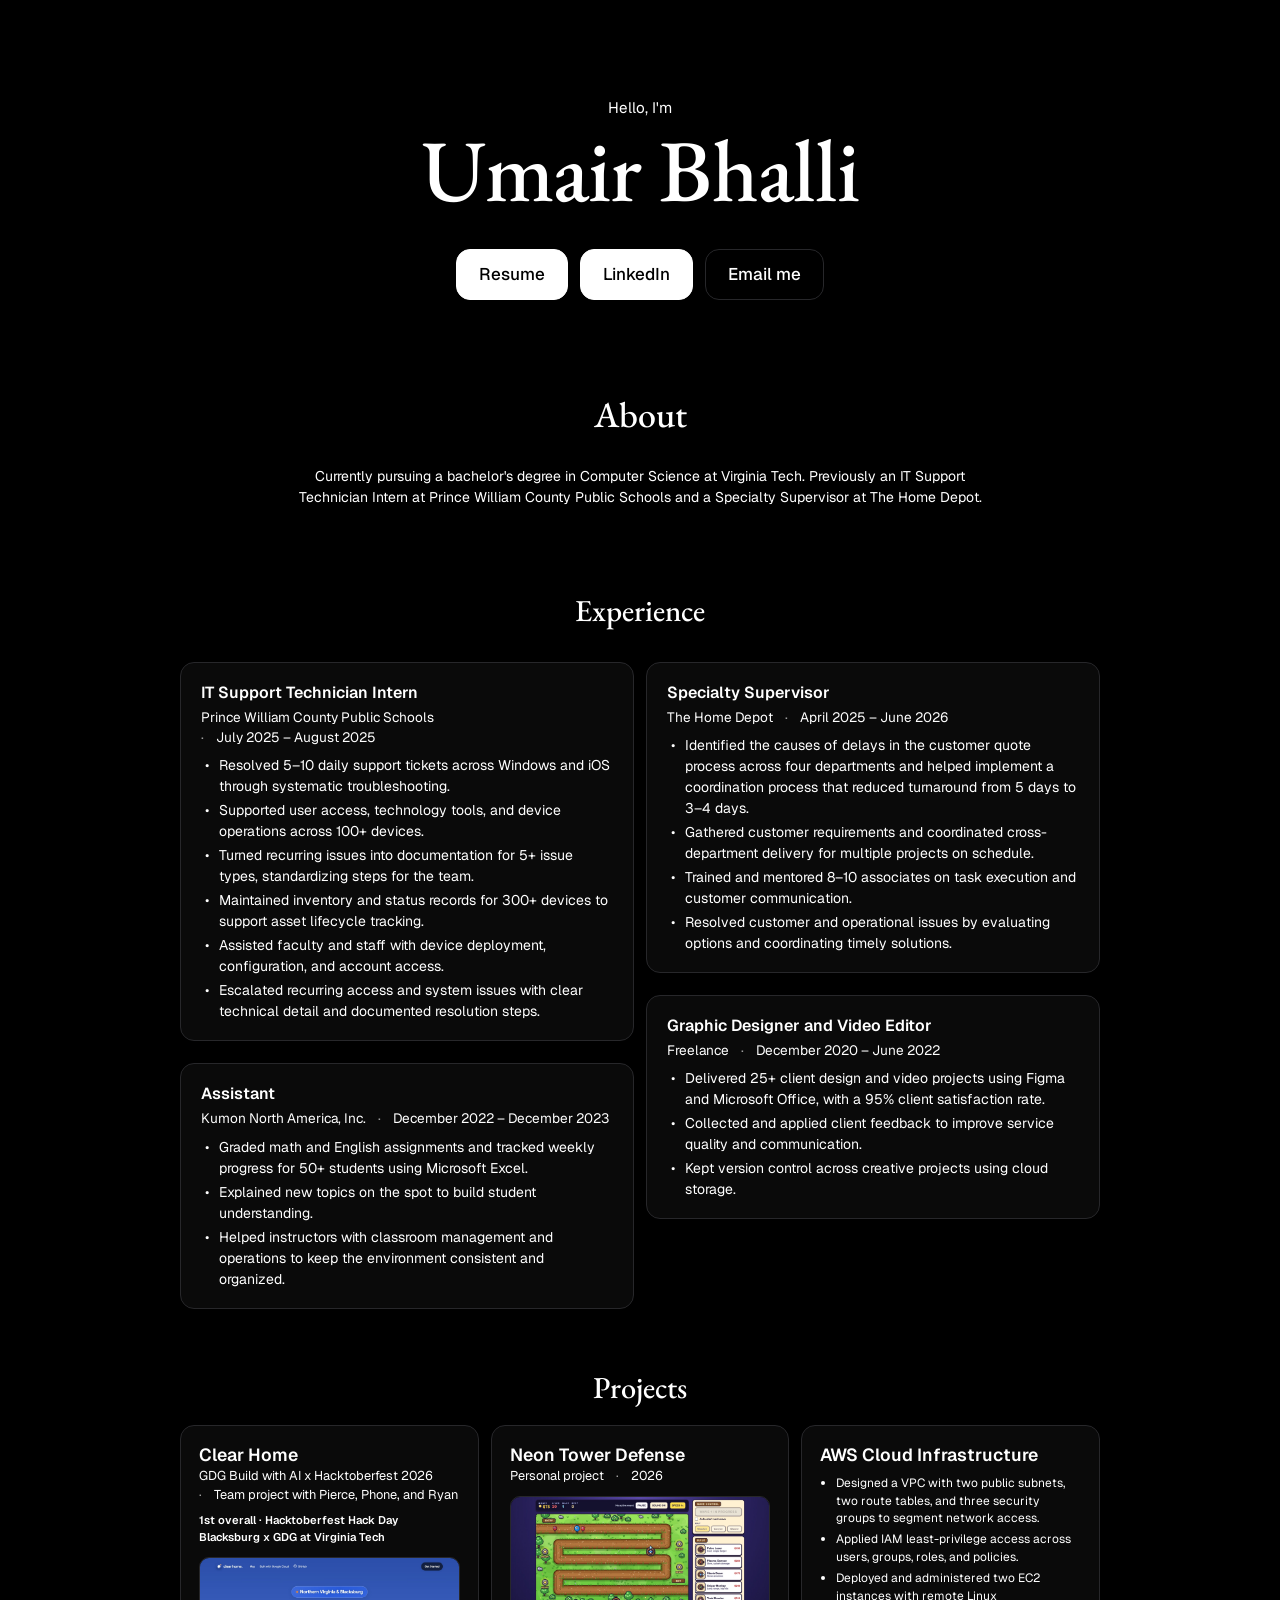
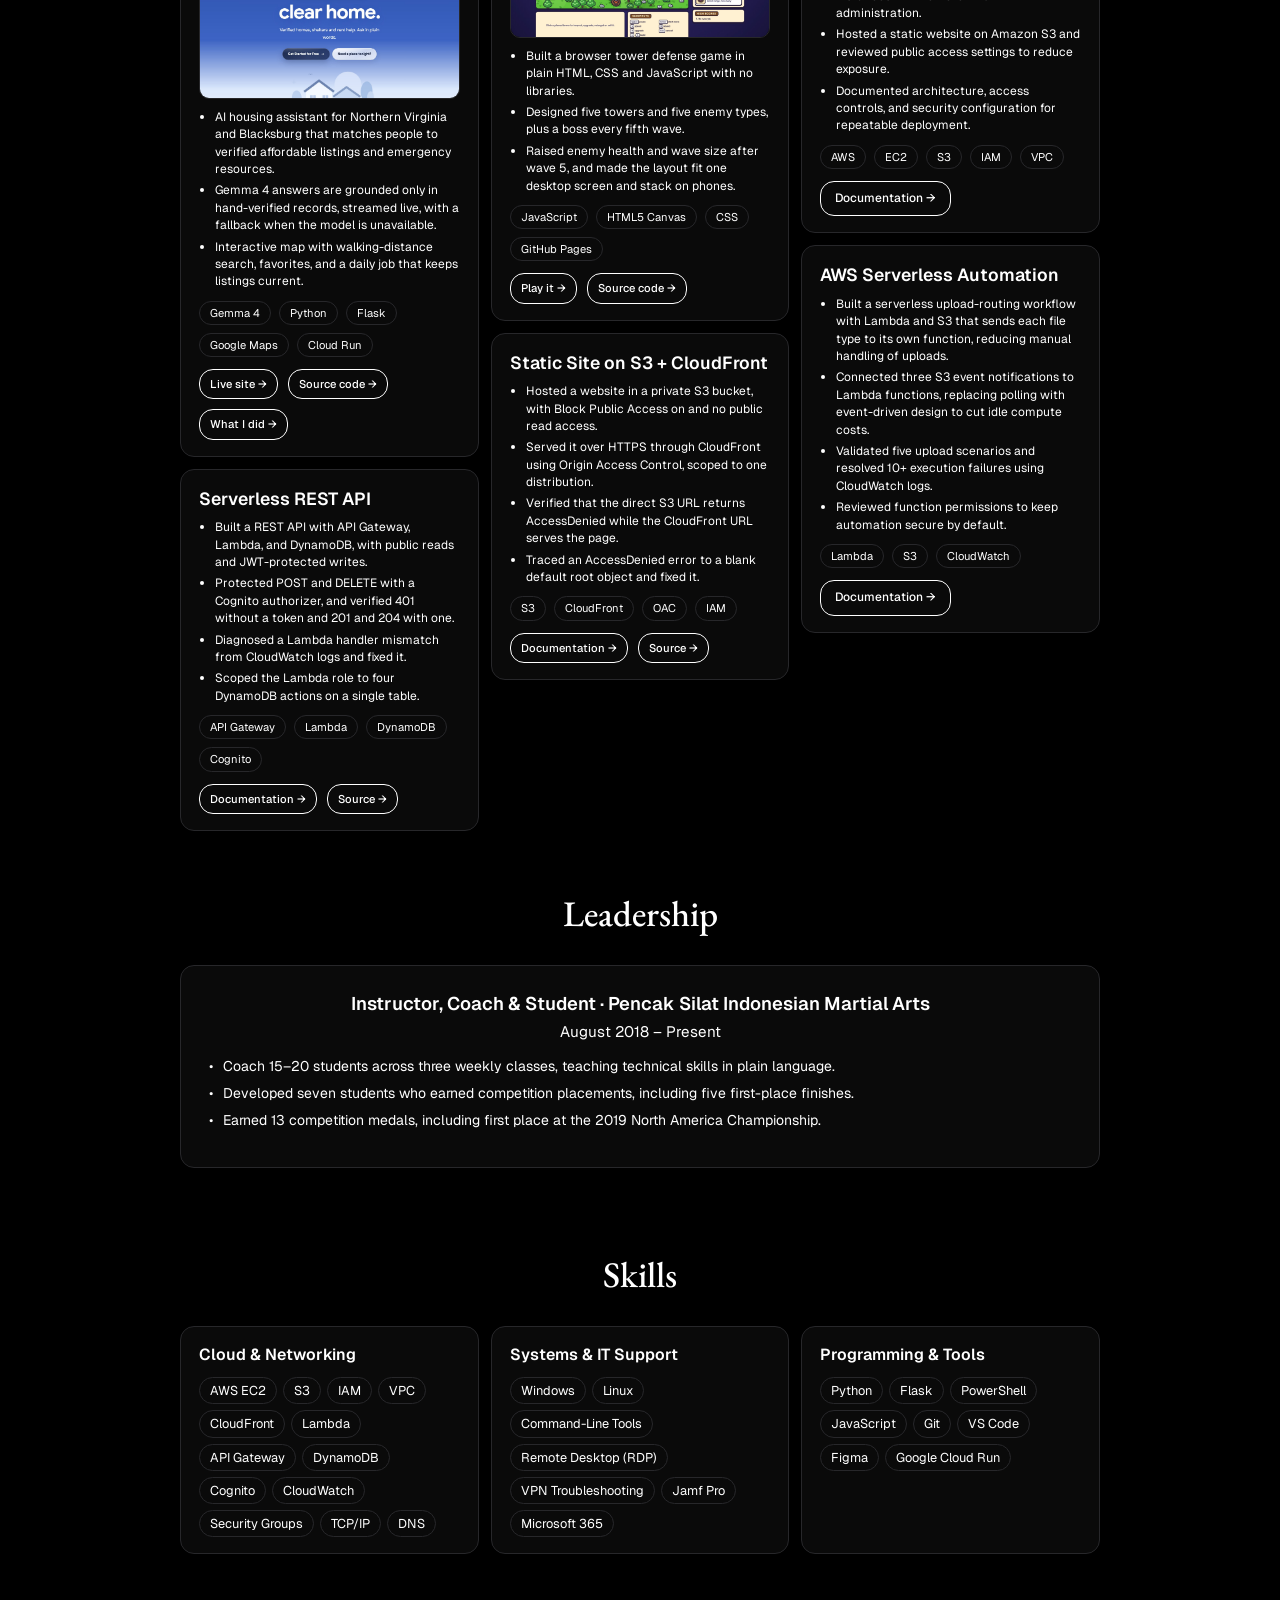
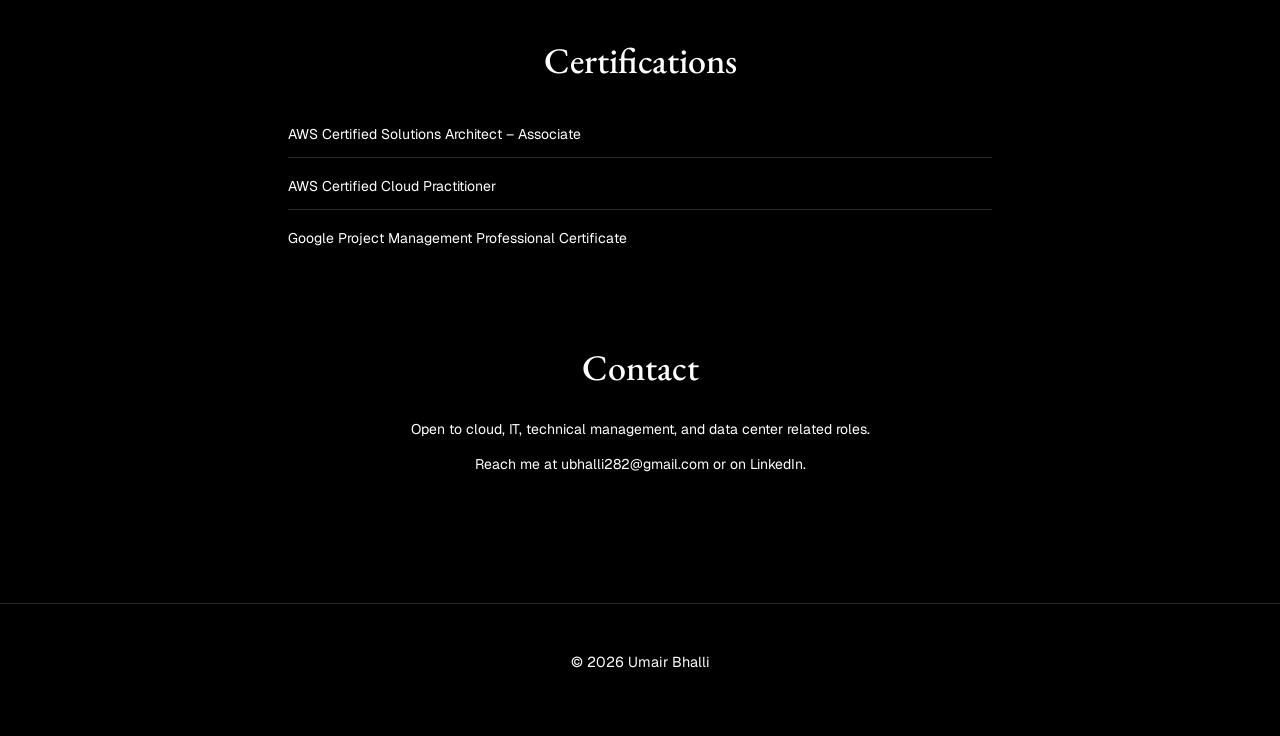
==== index.html @ 1778337b "Certifications in its own section; Skills as cards" ====
<!doctype html>
<html lang="en">
<head>
  <meta charset="utf-8">
  <meta name="viewport" content="width=device-width, initial-scale=1">
  <meta name="description" content="Portfolio of Umair Bhalli: IT support, AWS cloud infrastructure, and serverless automation.">
  <title>Umair Bhalli · Portfolio</title>
  <meta property="og:type" content="website">
  <meta property="og:title" content="Umair Bhalli · Portfolio">
  <meta property="og:description" content="Portfolio of Umair Bhalli: IT support, AWS cloud infrastructure, and serverless automation.">
  <meta property="og:url" content="https://bumair.github.io/umairpages/">
  <meta property="og:image" content="https://bumair.github.io/umairpages/images/og-card.png">
  <meta property="og:image:width" content="1200">
  <meta property="og:image:height" content="630">
  <meta name="twitter:card" content="summary_large_image">
  <link rel="stylesheet" href="style.css">
</head>
<body>
  <header class="hero">
    <p class="eyebrow">Hello, I'm</p>
    <h1>Umair Bhalli</h1>
    <div class="links">
      <a href="resume.pdf" class="btn" target="_blank" rel="noopener">Resume</a>
      <a href="https://www.linkedin.com/in/umairsb" class="btn" target="_blank" rel="noopener">LinkedIn</a>
      <a href="mailto:ubhalli282@gmail.com" class="btn btn-ghost">Email me</a>
    </div>
  </header>

  <main>
    <section id="about">
      <h2>About</h2>
      <p>Currently pursuing a bachelor's degree in Computer Science at Virginia Tech. Previously an IT Support Technician Intern at Prince William County Public Schools and a Specialty Supervisor at The Home Depot.</p>
    </section>

    <section id="experience">
      <h2>Experience</h2>
      <div class="pair-col">
      <article class="card">
        <div class="role"><h3>IT Support Technician Intern</h3>
          <p class="meta"><span>Prince William County Public Schools</span><span>July 2025 – August 2025</span></p>
        </div>
        <ul>
          <li>Resolved 5–10 daily support tickets across Windows and iOS through systematic troubleshooting.</li>
          <li>Supported user access, technology tools, and device operations across 100+ devices.</li>
          <li>Turned recurring issues into documentation for 5+ issue types, standardizing steps for the team.</li>
          <li>Maintained inventory and status records for 300+ devices to support asset lifecycle tracking.</li>
          <li>Assisted faculty and staff with device deployment, configuration, and account access.</li>
          <li>Escalated recurring access and system issues with clear technical detail and documented resolution steps.</li>
        </ul>
      </article>
      <article class="card">
        <div class="role"><h3>Assistant</h3>
          <p class="meta"><span>Kumon North America, Inc.</span><span>December 2022 – December 2023</span></p>
        </div>
        <ul>
          <li>Graded math and English assignments and tracked weekly progress for 50+ students using Microsoft Excel.</li>
          <li>Explained new topics on the spot to build student understanding.</li>
          <li>Helped instructors with classroom management and operations to keep the environment consistent and organized.</li>
        </ul>
      </article>
      </div>
      <div class="pair-col">
      <article class="card">
        <div class="role"><h3>Specialty Supervisor</h3>
          <p class="meta"><span>The Home Depot</span><span>April 2025 – June 2026</span></p>
        </div>
        <ul>
          <li>Identified the causes of delays in the customer quote process across four departments and helped implement a coordination process that reduced turnaround from 5 days to 3–4 days.</li>
          <li>Gathered customer requirements and coordinated cross-department delivery for multiple projects on schedule.</li>
          <li>Trained and mentored 8–10 associates on task execution and customer communication.</li>
          <li>Resolved customer and operational issues by evaluating options and coordinating timely solutions.</li>
        </ul>
      </article>
      <article class="card">
        <div class="role"><h3>Graphic Designer and Video Editor</h3>
          <p class="meta"><span>Freelance</span><span>December 2020 – June 2022</span></p>
        </div>
        <ul>
          <li>Delivered 25+ client design and video projects using Figma and Microsoft Office, with a 95% client satisfaction rate.</li>
          <li>Collected and applied client feedback to improve service quality and communication.</li>
          <li>Kept version control across creative projects using cloud storage.</li>
        </ul>
      </article>
      </div>
    </section>

    <section id="projects">
      <h2>Projects</h2>
      <div class="grid">
      <div class="col">
        <article class="card">
          <div class="role"><h3>Clear Home</h3>
          <p class="meta"><span>GDG Build with AI x Hacktoberfest 2026</span><span>Team project with Pierce, Phone, and Ryan</span></p>
        </div>
          <p class="award">1st overall · Hacktoberfest Hack Day Blacksburg x GDG at Virginia Tech</p>
          <a class="shot" href="https://clearhome.live" target="_blank" rel="noopener" aria-label="Open the Clear Home live site">
            <img src="images/clearhome.jpg" width="1600" height="1000" alt="Clear Home homepage: verified homes, shelters and rent help">
          </a>
          <ul>
            <li>AI housing assistant for Northern Virginia and Blacksburg that matches people to verified affordable listings and emergency resources.</li>
            <li>Gemma 4 answers are grounded only in hand-verified records, streamed live, with a fallback when the model is unavailable.</li>
            <li>Interactive map with walking-distance search, favorites, and a daily job that keeps listings current.</li>
          </ul>
          <div class="tags"><span>Gemma 4</span><span>Python</span><span>Flask</span><span>Google Maps</span><span>Cloud Run</span></div>
          <div class="card-links"><a href="https://clearhome.live" target="_blank" rel="noopener">Live site →</a><a href="https://github.com/phonehseng/clearhome" target="_blank" rel="noopener">Source code →</a><a href="clearhome-contributions.html">What I did →</a></div>
        </article>
        <article class="card">
          <h3>Serverless REST API</h3>
          <ul>
            <li>Built a REST API with API Gateway, Lambda, and DynamoDB, with public reads and JWT-protected writes.</li>
            <li>Protected POST and DELETE with a Cognito authorizer, and verified 401 without a token and 201 and 204 with one.</li>
            <li>Diagnosed a Lambda handler mismatch from CloudWatch logs and fixed it.</li>
            <li>Scoped the Lambda role to four DynamoDB actions on a single table.</li>
          </ul>
          <div class="tags"><span>API Gateway</span><span>Lambda</span><span>DynamoDB</span><span>Cognito</span></div>
          <div class="card-links"><a href="aws-rest-api.html">Documentation →</a><a href="https://github.com/BUmair/aws-projects/tree/main/project-02-serverless-api" target="_blank" rel="noopener">Source →</a></div>
        </article>
      </div>
      <div class="col">
        <article class="card">
          <div class="role"><h3>Neon Tower Defense</h3>
          <p class="meta"><span>Personal project</span><span>2026</span></p>
        </div>
          <a class="shot" href="https://bumair.github.io/neon-tower-defense/" target="_blank" rel="noopener" aria-label="Play Neon Tower Defense">
            <img src="images/neon-tower-defense.jpg" width="1600" height="900" alt="Neon Tower Defense gameplay: towers along a winding path with enemies approaching">
          </a>
          <ul>
            <li>Built a browser tower defense game in plain HTML, CSS and JavaScript with no libraries.</li>
            <li>Designed five towers and five enemy types, plus a boss every fifth wave.</li>
            <li>Raised enemy health and wave size after wave 5, and made the layout fit one desktop screen and stack on phones.</li>
          </ul>
          <div class="tags"><span>JavaScript</span><span>HTML5 Canvas</span><span>CSS</span><span>GitHub Pages</span></div>
          <div class="card-links"><a href="https://bumair.github.io/neon-tower-defense/" target="_blank" rel="noopener">Play it →</a><a href="https://github.com/BUmair/neon-tower-defense" target="_blank" rel="noopener">Source code →</a></div>
        </article>
        <article class="card">
          <h3>Static Site on S3 + CloudFront</h3>
          <ul>
            <li>Hosted a website in a private S3 bucket, with Block Public Access on and no public read access.</li>
            <li>Served it over HTTPS through CloudFront using Origin Access Control, scoped to one distribution.</li>
            <li>Verified that the direct S3 URL returns AccessDenied while the CloudFront URL serves the page.</li>
            <li>Traced an AccessDenied error to a blank default root object and fixed it.</li>
          </ul>
          <div class="tags"><span>S3</span><span>CloudFront</span><span>OAC</span><span>IAM</span></div>
          <div class="card-links"><a href="aws-static-site.html">Documentation →</a><a href="https://github.com/BUmair/aws-projects/tree/main/project-01-static-site-s3-cloudfront" target="_blank" rel="noopener">Source →</a></div>
        </article>
      </div>
      <div class="col">
        <article class="card">
          <div class="role"><h3>AWS Cloud Infrastructure</h3></div>
          <ul>
            <li>Designed a VPC with two public subnets, two route tables, and three security groups to segment network access.</li>
            <li>Applied IAM least-privilege access across users, groups, roles, and policies.</li>
            <li>Deployed and administered two EC2 instances with remote Linux administration.</li>
            <li>Hosted a static website on Amazon S3 and reviewed public access settings to reduce exposure.</li>
            <li>Documented architecture, access controls, and security configuration for repeatable deployment.</li>
          </ul>
          <div class="tags"><span>AWS</span><span>EC2</span><span>S3</span><span>IAM</span><span>VPC</span></div>
          <a class="doc-link" href="aws-infrastructure.html">Documentation →</a>
        </article>
        <article class="card">
          <h3>AWS Serverless Automation</h3>
          <ul>
            <li>Built a serverless upload-routing workflow with Lambda and S3 that sends each file type to its own function, reducing manual handling of uploads.</li>
            <li>Connected three S3 event notifications to Lambda functions, replacing polling with event-driven design to cut idle compute costs.</li>
            <li>Validated five upload scenarios and resolved 10+ execution failures using CloudWatch logs.</li>
            <li>Reviewed function permissions to keep automation secure by default.</li>
          </ul>
          <div class="tags"><span>Lambda</span><span>S3</span><span>CloudWatch</span></div>
          <a class="doc-link" href="aws-serverless.html">Documentation →</a>
        </article>
      </div>
    </div>
    </section>

    <section>
      <h2>Leadership</h2>
      <article class="card">
        <h3>Instructor, Coach &amp; Student · Pencak Silat Indonesian Martial Arts</h3>
          <p class="meta"><span>August 2018 – Present</span></p>
        <ul>
          <li>Coach 15–20 students across three weekly classes, teaching technical skills in plain language.</li>
          <li>Developed seven students who earned competition placements, including five first-place finishes.</li>
          <li>Earned 13 competition medals, including first place at the 2019 North America Championship.</li>
        </ul>
      </article>
    </section>

    <section>
      <h2>Skills</h2>
      <div class="skill-groups">
      <div class="skill-group"><h3>Cloud &amp; Networking</h3>
        <div class="tags"><span>AWS EC2</span><span>S3</span><span>IAM</span><span>VPC</span><span>CloudFront</span><span>Lambda</span><span>API Gateway</span><span>DynamoDB</span><span>Cognito</span><span>CloudWatch</span><span>Security Groups</span><span>TCP/IP</span><span>DNS</span></div>
      </div>
      <div class="skill-group"><h3>Systems &amp; IT Support</h3>
        <div class="tags"><span>Windows</span><span>Linux</span><span>Command-Line Tools</span><span>Remote Desktop (RDP)</span><span>VPN Troubleshooting</span><span>Jamf Pro</span><span>Microsoft 365</span></div>
      </div>
      <div class="skill-group"><h3>Programming &amp; Tools</h3>
        <div class="tags"><span>Python</span><span>Flask</span><span>PowerShell</span><span>JavaScript</span><span>Git</span><span>VS Code</span><span>Figma</span><span>Google Cloud Run</span></div>
      </div>
      </div>
    </section>

    <section>
      <h2>Certifications</h2>
      <ul class="cert-list">
        <li>AWS Certified Solutions Architect – Associate</li>
        <li>AWS Certified Cloud Practitioner</li>
        <li>Google Project Management Professional Certificate</li>
      </ul>
    </section>
    <section id="contact">
      <h2>Contact</h2>
      <p>Open to cloud, IT, technical management, and data center related roles.</p>
      <p>Reach me at <a href="mailto:ubhalli282@gmail.com">ubhalli282@gmail.com</a> or on <a href="https://www.linkedin.com/in/umairsb" target="_blank" rel="noopener">LinkedIn</a>.</p>
    </section>
  </main>

  <footer>
    <p>&copy; <span id="year"></span> Umair Bhalli</p>
  </footer>

  <script>
    document.getElementById('year').textContent = new Date().getFullYear();
  </script>
</body>
</html>
---- style.css ----
@import url("https://fonts.googleapis.com/css2?family=EB+Garamond:wght@400;500&family=Geist:wght@400;500;600&display=swap");

:root {
  --bg: #000000;
  --fg: #ffffff;
  --muted: #ffffff;
  --line: #27272a;
  --surface: #0a0a0a;
  --btn: #ffffff;
  --btn-fg: #000000;
  --radius: 14px;
  --sans: "Geist", ui-sans-serif, system-ui, -apple-system, "Segoe UI", sans-serif;
  --serif: "EB Garamond", Garamond, Georgia, serif;
}

* { box-sizing: border-box; }

html { scroll-behavior: smooth; scroll-padding-top: 72px; }

body {
  margin: 0;
  background: var(--bg);
  color: var(--fg);
  font-family: var(--sans);
  font-size: 17px;
  line-height: 1.6;
  -webkit-font-smoothing: antialiased;
}

a { color: var(--fg); text-decoration: none; }

/* Top navigation */
.topnav {
  position: sticky;
  top: 0;
  z-index: 10;
  display: flex;
  justify-content: center;
  gap: 8px;
  padding: 14px 16px;
  background: rgba(0, 0, 0, 0.85);
  backdrop-filter: blur(8px);
  border-bottom: 1px solid var(--line);
  flex-wrap: wrap;
}

.topnav a {
  font-size: 0.9rem;
  padding: 6px 12px;
  border-radius: 999px;
  color: var(--muted);
}

.topnav a:hover { color: var(--fg); background: var(--surface); }

/* Hero */
.hero {
  padding: 96px 16px 72px;
  text-align: center;
}

.eyebrow {
  color: var(--muted);
  margin: 0 0 12px;
  font-size: 0.95rem;
}

h1 {
  font-family: var(--serif);
  font-weight: 500;
  font-size: clamp(3rem, 9vw, 5.5rem);
  line-height: 1.05;
  letter-spacing: -0.01em;
  margin: 0;
}

.tagline {
  color: var(--muted);
  font-size: 1.1rem;
  margin: 20px auto 32px;
  max-width: 34rem;
}

.links { display: flex; gap: 12px; justify-content: center; flex-wrap: wrap; }

.btn {
  display: inline-block;
  padding: 11px 22px;
  border-radius: var(--radius);
  background: var(--btn);
  color: var(--btn-fg);
  font-weight: 500;
  border: 1px solid var(--btn);
}

.btn:hover { opacity: 0.9; }

.btn-ghost {
  background: transparent;
  color: var(--fg);
  border: 1px solid var(--line);
}

.btn-ghost:hover { border-color: var(--muted); }

/* Sections */
main {
  max-width: 960px;
  margin: 0 auto;
  padding: 16px 20px 48px;
}

section { margin-bottom: 80px; }

h2 {
  font-family: var(--serif);
  font-weight: 500;
  font-size: 2.25rem;
  margin: 0 0 24px;
}

section > p,
section > ul {
  color: var(--muted);
  max-width: 44rem;
}

section > ul { padding-left: 20px; }
section > ul li + li { margin-top: 6px; }

/* Cards */
.grid {
  display: grid;
  gap: 16px;
  grid-template-columns: repeat(auto-fit, minmax(280px, 1fr));
}

.card {
  background: var(--surface);
  border: 1px solid var(--line);
  border-radius: var(--radius);
  padding: 24px;
}

.card + .card { margin-top: 16px; }
.grid .card + .card { margin-top: 0; }

.card h3 {
  font-size: 1.15rem;
  font-weight: 600;
  margin: 0 0 4px;
}

.card p { color: var(--muted); }
.card ul { margin: 12px 0; padding-left: 18px; color: var(--muted); }
.card li + li { margin-top: 6px; }

.meta {
  color: var(--muted);
  font-size: 0.95rem;
  margin: 0 0 8px;
}

.card .shot {
  display: block;
  border: 1px solid var(--line);
  border-radius: 10px;
  overflow: hidden;
  margin: 16px 0;
}

.card .shot:hover { border-color: var(--muted); }

.card .shot img {
  display: block;
  width: 100%;
  height: auto;
}

.card .links-row a {
  font-weight: 500;
  border-bottom: 1px solid var(--line);
}

.card .links-row a:hover { border-bottom-color: var(--fg); }

.tags { display: flex; flex-wrap: wrap; gap: 8px; margin: 12px 0 0; }

.tags span {
  font-size: 0.9rem;
  padding: 4px 12px;
  border-radius: 999px;
  border: 1px solid var(--line);
  color: var(--muted);
}

footer {
  text-align: center;
  color: var(--muted);
  font-size: 0.9rem;
  padding: 32px 16px 48px;
  border-top: 1px solid var(--line);
}

@media (max-width: 480px) {
  .hero { padding-top: 64px; }
  section { margin-bottom: 56px; }
  h2 { font-size: 1.9rem; }
}

/* Documentation pages */
.doc-link {
  display: table;
  margin: 16px auto 0;
  padding: 8px 14px;
  border: 1px solid var(--muted);
  border-radius: var(--radius);
  font-weight: 500;
}

.doc-link:hover { background: var(--fg); color: var(--bg); }

.doc { max-width: 880px; margin: 0 auto; padding: 32px 20px 48px; }

.back { margin: 0 0 32px; }
.back a { color: var(--muted); }

.doc-head { margin-bottom: 40px; }
.doc-head h1 { font-size: clamp(2.5rem, 7vw, 4rem); margin: 8px 0 16px; }
.lede { font-size: 1.15rem; margin: 0 0 16px; }

.note {
  font-size: 0.9rem;
  color: var(--muted);
  border-left: 2px solid var(--muted);
  padding-left: 12px;
  margin: 0;
}

.toc {
  display: flex;
  flex-wrap: wrap;
  gap: 8px;
  margin-bottom: 56px;
}

.toc a {
  font-size: 0.85rem;
  padding: 6px 12px;
  border: 1px solid var(--line);
  border-radius: 999px;
}

.toc a:hover { border-color: var(--fg); }

.doc section { margin-bottom: 64px; scroll-margin-top: 24px; }
.doc h2 { font-size: 2rem; margin-bottom: 16px; }
.doc h3 { font-size: 1.15rem; font-weight: 600; margin: 24px 0 8px; }
.doc p, .doc li { color: var(--fg); }
.doc ul, .doc ol { padding-left: 22px; }
.doc li + li { margin-top: 6px; }

.doc code {
  font-family: ui-monospace, SFMono-Regular, Menlo, monospace;
  font-size: 0.9em;
  background: var(--surface);
  border: 1px solid var(--line);
  border-radius: 6px;
  padding: 1px 6px;
}

.doc pre {
  background: var(--surface);
  border: 1px solid var(--line);
  border-radius: var(--radius);
  padding: 16px;
  overflow-x: auto;
  font-size: 0.85rem;
  line-height: 1.5;
}

.doc pre code { background: none; border: 0; padding: 0; }

.doc table {
  width: 100%;
  border-collapse: collapse;
  font-size: 0.95rem;
  margin: 16px 0;
  display: block;
  overflow-x: auto;
}

.doc th, .doc td {
  text-align: left;
  padding: 10px 12px;
  border-bottom: 1px solid var(--line);
  vertical-align: top;
}

.doc th { font-weight: 600; }

.callout {
  border: 1px solid var(--line);
  background: var(--surface);
  border-radius: var(--radius);
  padding: 14px 16px;
  margin: 20px 0;
}

.steps li { margin-bottom: 10px; }

.diagram {
  margin: 24px 0;
  border: 1px solid var(--line);
  border-radius: var(--radius);
  padding: 16px;
  background: var(--surface);
}

.diagram svg { width: 100%; height: auto; display: block; }

.diagram figcaption {
  color: var(--fg);
  font-size: 0.9rem;
  margin-top: 12px;
}

/* Centered layout */
section { text-align: center; }
section > p { margin-left: auto; margin-right: auto; }
section > ul, .card ul, .card ol, .doc ol.steps, .doc ul, .doc ol {
  display: inline-block;
  text-align: left;
}
.card { text-align: center; }
.card ul { list-style: none; padding-left: 0; text-align: left; display: block; }
.card li { position: relative; padding-left: 18px; }
.card li::before { content: "\2022"; position: absolute; left: 4px; }
.card-links {
  display: flex;
  flex-wrap: wrap;
  justify-content: center;
  gap: 10px;
  margin-top: 16px;
}
.card-links a {
  padding: 8px 14px;
  border: 1px solid var(--muted);
  border-radius: var(--radius);
  font-weight: 500;
}
.card-links a:hover { background: var(--fg); color: var(--bg); }
.card .shot { margin-left: auto; margin-right: auto; }
.tags { justify-content: center; }
.meta { text-align: center; }
.doc-head, .doc h2, .doc h3, .doc section > p, .toc, .back, .callout, .note { text-align: center; }
.doc section > p, .doc .lede { margin-left: auto; margin-right: auto; }
.doc .toc { justify-content: center; }
.doc .callout { max-width: 40rem; margin-left: auto; margin-right: auto; }
.doc .note { border-left: 0; padding-left: 0; }
.doc table, .doc th, .doc td, .doc pre, .doc pre code, .doc .steps li { text-align: left; }
.doc .steps li { text-align: left; }
.doc .diagram figcaption { text-align: center; }

.card-links a { padding: 6px 10px; font-size: 0.9rem; white-space: nowrap; }

/* Mobile spacing for the hero */
.hero .links { margin-top: 32px; }
.hero .eyebrow { margin-bottom: 4px; }

@media (max-width: 480px) {
  .hero { padding: 72px 20px 56px; }
  h1 { font-size: 3rem; }
  .hero .links { margin-top: 28px; gap: 10px; }
  .btn { padding: 10px 18px; }
  main { padding: 8px 20px 40px; }
}

.currently { color: #fff; margin: 10px 0 0; font-size: 1rem; }
.to-top { text-align: center; margin: 24px 0 0; }
.to-top a { font-size: 0.9rem; padding: 6px 14px; border: 1px solid var(--line); border-radius: 999px; }
.to-top a:hover { border-color: var(--fg); }

.award { font-size: 0.9rem; font-weight: 600; text-align: center; margin: 0 0 12px; }

/* Visual layout: roles, skills, certifications */
.role { display: flex; justify-content: space-between; align-items: baseline; flex-wrap: wrap; gap: 2px 16px; margin-bottom: 8px; }
.role h3 { margin: 0; }
.role .meta { margin: 0; display: flex; flex-wrap: wrap; gap: 0 12px; }
.role .meta span + span::before { content: "·"; margin-right: 12px; opacity: 0.6; }

.skill-groups { display: grid; gap: 22px; text-align: left; max-width: 44rem; margin: 0 auto; }
.skill-group h3 { font-size: 0.95rem; font-weight: 600; margin: 0 0 8px; }
.skill-group .tags { margin: 0; justify-content: flex-start; }

section > ul.cert-list { display: block; list-style: none; padding: 0; margin: 0 auto; max-width: 44rem; }
section > ul.cert-list li { padding: 12px 0; border-bottom: 1px solid var(--line); }
section > ul.cert-list li:last-child { border-bottom: 0; }

/* Even skill tag grid */
.skill-group .tags { display: grid; grid-template-columns: repeat(auto-fill, minmax(150px, 1fr)); gap: 8px; }
.skill-group .tags span { text-align: center; white-space: nowrap; }

/* Projects: center each row, so a short last row stays balanced */
#projects .grid { display: flex; flex-wrap: wrap; justify-content: center; }
#projects .grid > .card { flex: 0 1 calc(33.333% - 11px); min-width: 280px; }
@media (max-width: 960px) {
  #projects .grid > .card { flex-basis: calc(50% - 8px); }
}
@media (max-width: 640px) {
  #projects .grid > .card { flex-basis: 100%; }
}

/* Projects: centered text without bullets, so the cards read as one column */
#projects .card ul { list-style: none; padding-left: 0; text-align: center; display: block; }
#projects .card li { text-align: center; padding-left: 0; }
#projects .card li::before { content: none; }

/* Projects: centered heading block, so the Clear Home title matches the other cards */
#projects .role { display: block; text-align: center; }
#projects .role .meta { justify-content: center; }

/* Projects and Experience: tighter type and spacing so the sections read at a normal size */
#experience, #projects { margin-bottom: 56px; }
#experience h2, #projects h2 { font-size: 1.9rem; margin-bottom: 16px; }
#experience, #projects { font-size: 15px; line-height: 1.5; }
#experience .card, #projects .card { padding: 18px 20px; }
#experience .card + .card { margin-top: 10px; }
#experience .card li + li, #projects .card li + li { margin-top: 3px; }
#experience .card ul, #projects .card ul { margin: 8px 0 0; }
#experience .role h3, #projects .role h3 { font-size: 1.02rem; }
#projects .card .shot { margin: 12px 0; }
#projects .tags span { font-size: 0.8rem; padding: 3px 10px; }
#projects .card-links a { font-size: 0.85rem; }
#projects .card-links { margin-top: 12px; }
#projects .grid { gap: 12px; }
#projects .grid > .card { flex-basis: calc(33.333% - 8px); }
@media (max-width: 960px) {
  #projects .grid > .card { flex-basis: calc(50% - 6px); }
}

/* Smaller text for Projects and Experience */
#experience, #projects { font-size: 14px; line-height: 1.45; }
#experience .role h3, #projects .role h3, #projects .card h3 { font-size: 0.95rem; }
#experience .meta, #projects .meta { font-size: 0.85rem; }
#projects .award { font-size: 0.8rem; }
#projects .tags span { font-size: 0.75rem; }
#projects .card-links a { font-size: 0.8rem; }

/* Text size 12px for Projects and Experience */
#experience, #projects { font-size: 12px; line-height: 1.45; }
#experience .role h3, #projects .role h3, #projects .card h3 { font-size: 0.85rem; }
#experience .meta, #projects .meta { font-size: 0.75rem; }
#projects .award { font-size: 0.7rem; }
#projects .tags span { font-size: 0.7rem; }
#projects .card-links a { font-size: 0.7rem; }

/* ---- Layout: columns, so cards fill the space ---- */
/* Projects: three columns (AWS Serverless sits under AWS Cloud Infrastructure) */
#projects .grid { display: grid; grid-template-columns: repeat(3, minmax(0, 1fr)); gap: 12px; align-items: start; }
#projects .col { display: flex; flex-direction: column; gap: 12px; min-width: 0; }
#projects .grid > .card { flex: none; min-width: 0; }
#projects .card { margin: 0; }
#projects .role h3, #projects .card h3 { font-size: 1.1rem; }
#projects .role .meta, #projects .meta { font-size: 0.8rem; }

/* Experience: two columns */
#experience { display: grid; grid-template-columns: repeat(2, minmax(0, 1fr)); gap: 12px; align-items: start; }
#experience > h2 { grid-column: 1 / -1; }
.pair-col { display: flex; flex-direction: column; gap: 12px; min-width: 0; }
.pair-col .card + .card { margin-top: 0; }

/* Leadership beside Certifications */
.pair { display: grid; grid-template-columns: repeat(2, minmax(0, 1fr)); gap: 16px; align-items: start; margin-bottom: 56px; font-size: 13px; line-height: 1.45; }
.pair > section { margin-bottom: 0; }
.pair h2 { font-size: 1.9rem; margin-bottom: 16px; }
.pair .card { margin: 0; }
.pair .card li + li { margin-top: 3px; }
.pair .card ul { margin: 8px 0 0; }

/* Phones and tablets: one column */
@media (max-width: 960px) {
  #projects .grid { grid-template-columns: repeat(2, minmax(0, 1fr)); }
  #projects .col { display: contents; }
}
@media (max-width: 760px) {
  #projects .grid { grid-template-columns: 1fr; }
  #experience, .pair { grid-template-columns: 1fr; }
  #experience > h2 { grid-column: auto; }
}

/* One body size for the other sections (Experience, Leadership, Certifications, Skills, Contact) */
main section { font-size: 14px; line-height: 1.5; }
#experience { font-size: 14px; line-height: 1.5; }
.pair { font-size: 14px; line-height: 1.5; }
#experience .role h3, .pair .card h3 { font-size: 1rem; }
#experience .meta, .pair .meta { font-size: 0.85rem; }

/* Projects, option 2: three columns, left-aligned, shorter cards */
#projects .card { text-align: left; padding: 16px 18px; }
#projects .role { display: block; text-align: left; }
#projects .role .meta { justify-content: flex-start; }
#projects .card .meta { text-align: left; }
#projects .award { text-align: left; }
#projects .card ul { list-style: disc; padding-left: 16px; text-align: left; display: block; margin: 8px 0 0; }
#projects .card li { text-align: left; padding-left: 0; }
#projects .card li::before { content: none; }
#projects .card li + li { margin-top: 4px; }
#projects .card .shot { margin: 10px 0; }
#projects .card .shot img { height: 140px; object-fit: cover; object-position: top; }
#projects .tags { justify-content: flex-start; margin-top: 10px; }
#projects .card-links { justify-content: flex-start; margin-top: 12px; }
#projects .card .doc-link { margin: 12px 0 0; display: inline-block; }

/* Skills: three cards, matching the project cards */
.skill-groups { display: grid; grid-template-columns: repeat(3, minmax(0, 1fr)); gap: 12px; max-width: none; margin: 0; text-align: left; }
.skill-group { background: var(--surface); border: 1px solid var(--line); border-radius: var(--radius); padding: 16px 18px; text-align: left; }
.skill-group h3 { font-size: 1rem; font-weight: 600; margin: 0 0 10px; }
.skill-group .tags { display: flex; flex-wrap: wrap; gap: 6px; justify-content: flex-start; margin: 0; }
.skill-group .tags span { font-size: 0.8rem; padding: 3px 10px; white-space: nowrap; text-align: left; }
@media (max-width: 960px) {
  .skill-groups { grid-template-columns: repeat(2, minmax(0, 1fr)); }
}
@media (max-width: 760px) {
  .skill-groups { grid-template-columns: 1fr; }
}
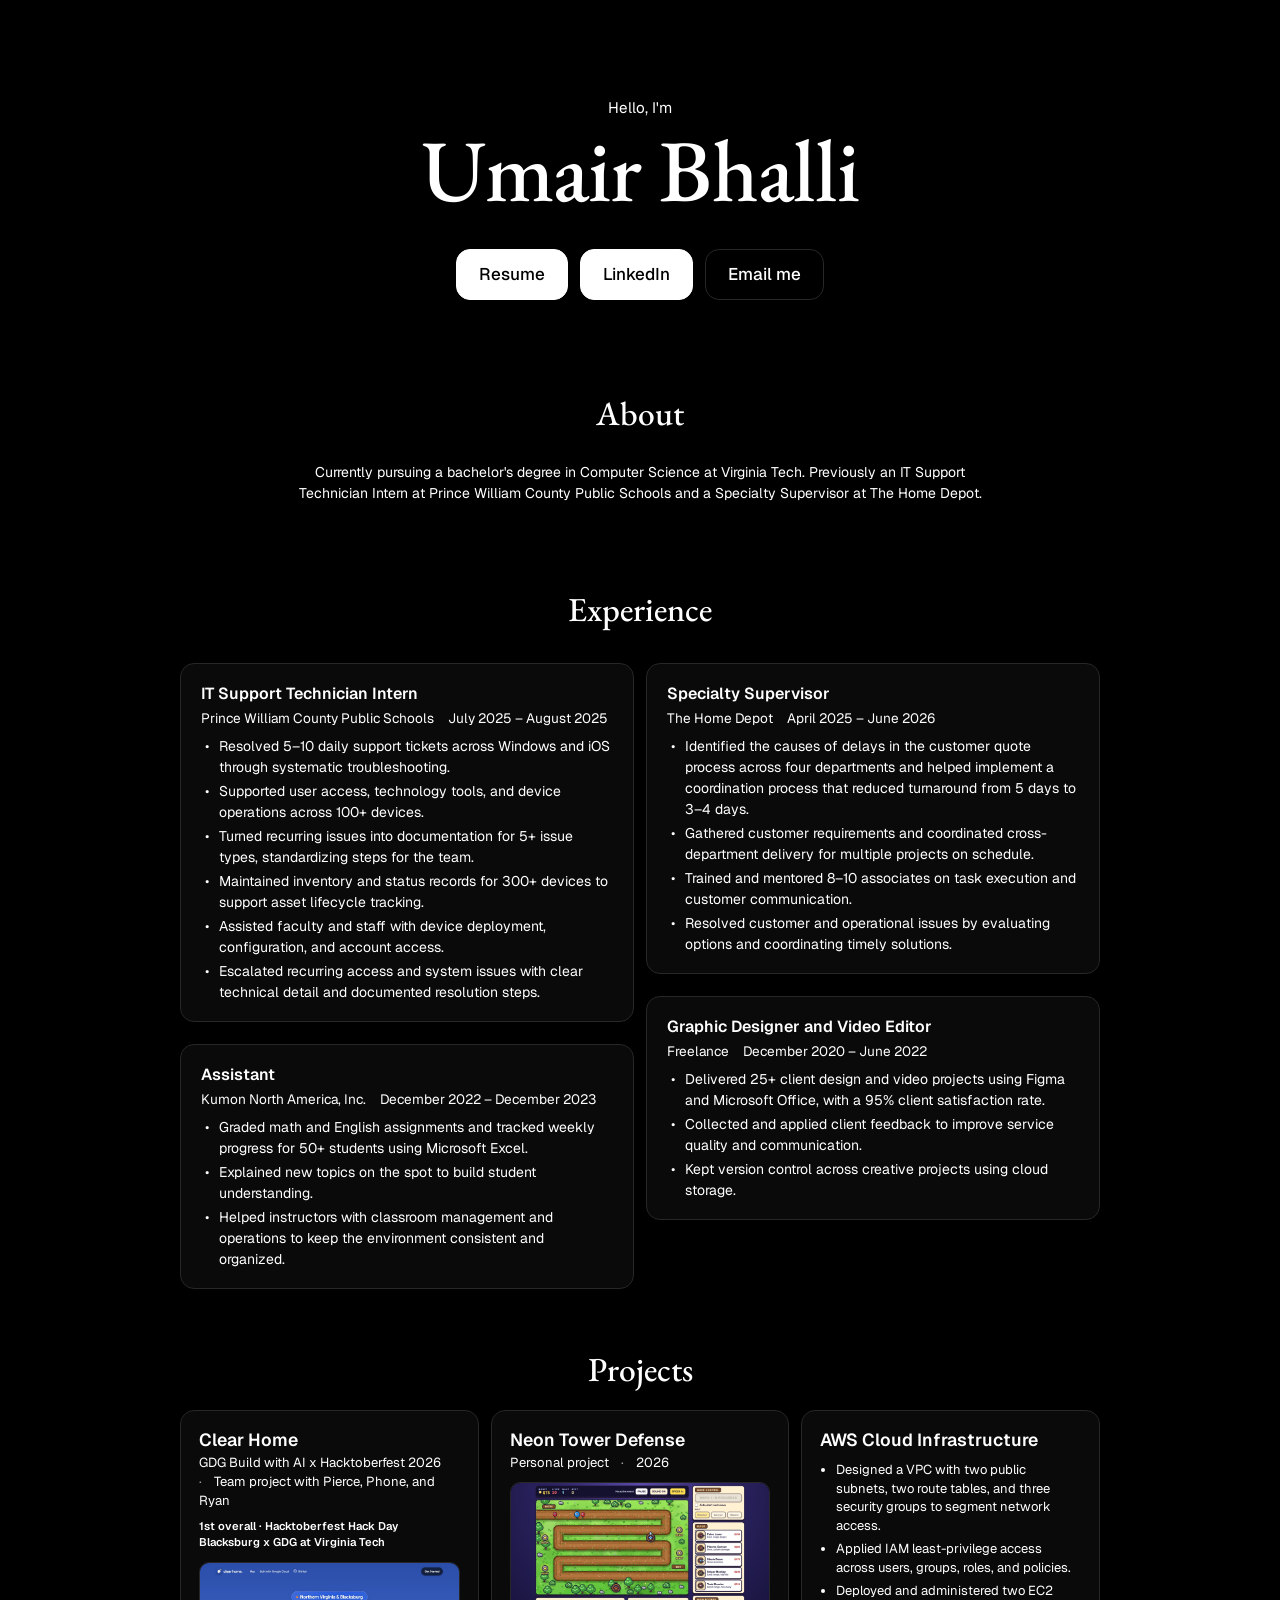
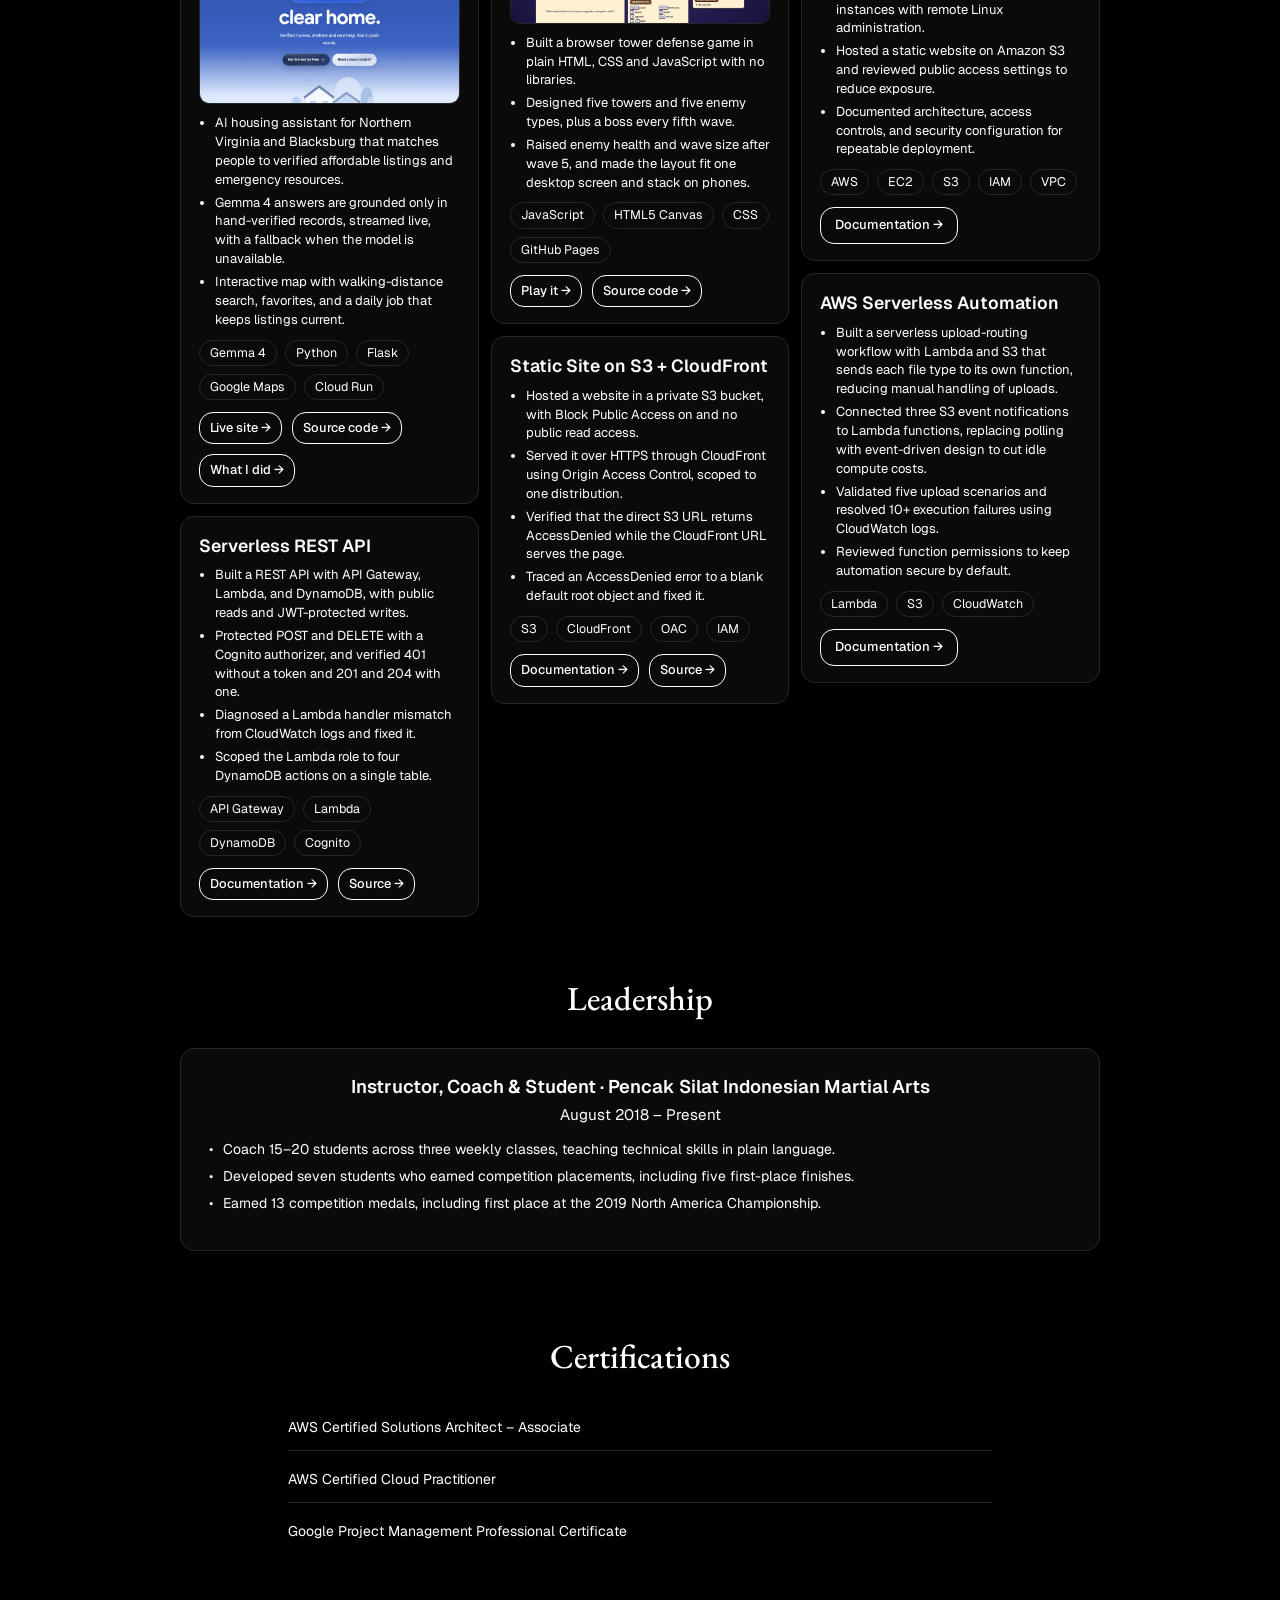
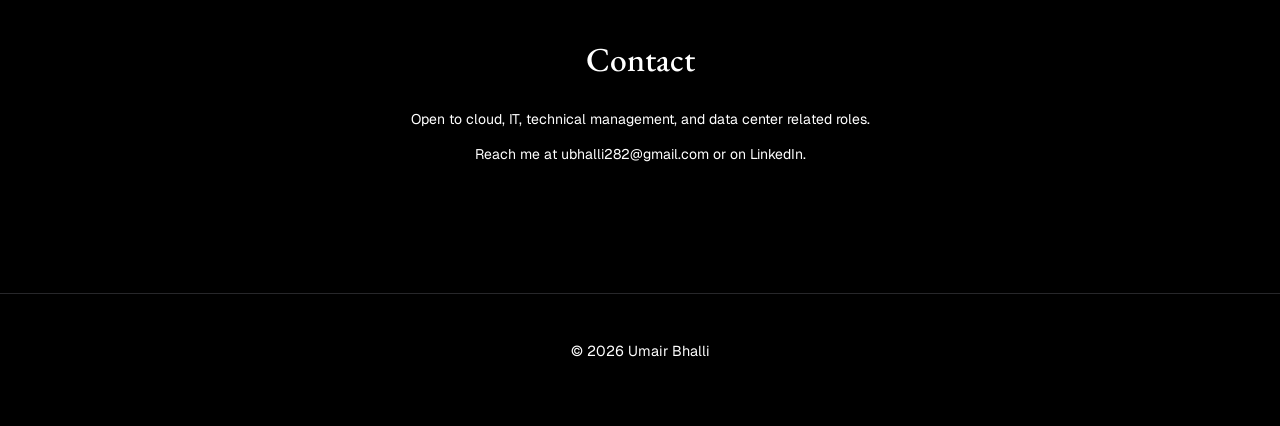
==== commit 867910fb: "Remove Skills section; scope text sizes to home page; fit diagrams on phones; refine Experience meta" ====
--- a/index.html
+++ b/index.html
@@ -185,20 +185,6 @@
       </article>
     </section>
 
-    <section>
-      <h2>Skills</h2>
-      <div class="skill-groups">
-      <div class="skill-group"><h3>Cloud &amp; Networking</h3>
-        <div class="tags"><span>AWS EC2</span><span>S3</span><span>IAM</span><span>VPC</span><span>CloudFront</span><span>Lambda</span><span>API Gateway</span><span>DynamoDB</span><span>Cognito</span><span>CloudWatch</span><span>Security Groups</span><span>TCP/IP</span><span>DNS</span></div>
-      </div>
-      <div class="skill-group"><h3>Systems &amp; IT Support</h3>
-        <div class="tags"><span>Windows</span><span>Linux</span><span>Command-Line Tools</span><span>Remote Desktop (RDP)</span><span>VPN Troubleshooting</span><span>Jamf Pro</span><span>Microsoft 365</span></div>
-      </div>
-      <div class="skill-group"><h3>Programming &amp; Tools</h3>
-        <div class="tags"><span>Python</span><span>Flask</span><span>PowerShell</span><span>JavaScript</span><span>Git</span><span>VS Code</span><span>Figma</span><span>Google Cloud Run</span></div>
-      </div>
-      </div>
-    </section>
 
     <section>
       <h2>Certifications</h2>
--- a/style.css
+++ b/style.css
@@ -490,7 +490,7 @@
 }
 
 /* One body size for the other sections (Experience, Leadership, Certifications, Skills, Contact) */
-main section { font-size: 14px; line-height: 1.5; }
+main:not(.doc) section { font-size: 14px; line-height: 1.5; }
 #experience { font-size: 14px; line-height: 1.5; }
 .pair { font-size: 14px; line-height: 1.5; }
 #experience .role h3, .pair .card h3 { font-size: 1rem; }
@@ -512,15 +512,22 @@
 #projects .card-links { justify-content: flex-start; margin-top: 12px; }
 #projects .card .doc-link { margin: 12px 0 0; display: inline-block; }
 
-/* Skills: three cards, matching the project cards */
-.skill-groups { display: grid; grid-template-columns: repeat(3, minmax(0, 1fr)); gap: 12px; max-width: none; margin: 0; text-align: left; }
-.skill-group { background: var(--surface); border: 1px solid var(--line); border-radius: var(--radius); padding: 16px 18px; text-align: left; }
-.skill-group h3 { font-size: 1rem; font-weight: 600; margin: 0 0 10px; }
-.skill-group .tags { display: flex; flex-wrap: wrap; gap: 6px; justify-content: flex-start; margin: 0; }
-.skill-group .tags span { font-size: 0.8rem; padding: 3px 10px; white-space: nowrap; text-align: left; }
-@media (max-width: 960px) {
-  .skill-groups { grid-template-columns: repeat(2, minmax(0, 1fr)); }
-}
+
+/* Phones: drop the separator dot before a wrapped date line */
 @media (max-width: 760px) {
-  .skill-groups { grid-template-columns: 1fr; }
-}
+  #experience .role .meta span + span::before { content: none; }
+}
+
+/* Refinements: one heading size, readable project text */
+#experience h2, #projects h2, .pair h2, main:not(.doc) section h2 { font-size: 2.1rem; }
+#projects { font-size: 13px; }
+#projects .tags span { font-size: 0.78rem; }
+#projects .card-links a { font-size: 0.8rem; }
+#projects .meta, #projects .role .meta { font-size: 0.82rem; }
+
+/* Architecture diagrams: scale to the container on phones */
+.diagram img { display: block; width: 100%; height: auto; max-width: 100%; }
+
+/* Experience: no separator dot (it sat at the start of a wrapped date line); spacing separates the fields */
+#experience .role .meta { gap: 0 14px; }
+#experience .role .meta span + span::before { content: none; }
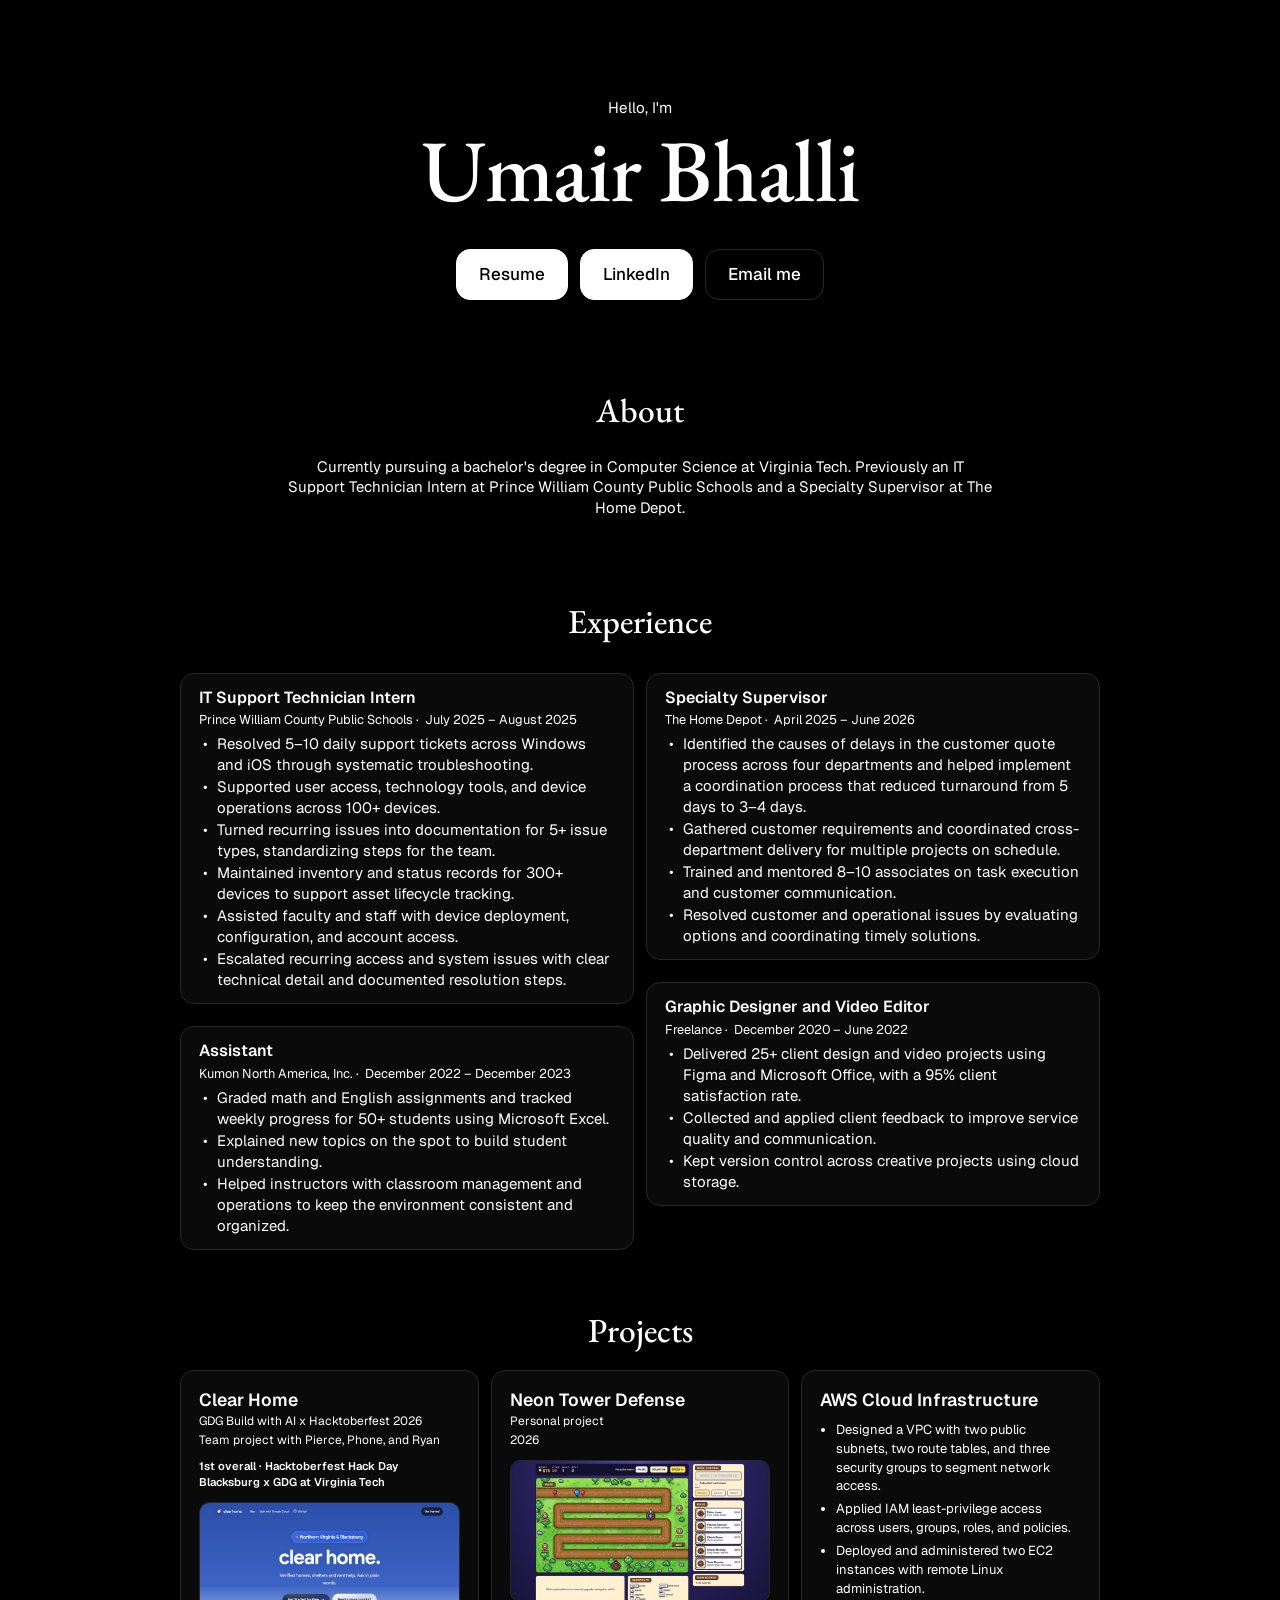
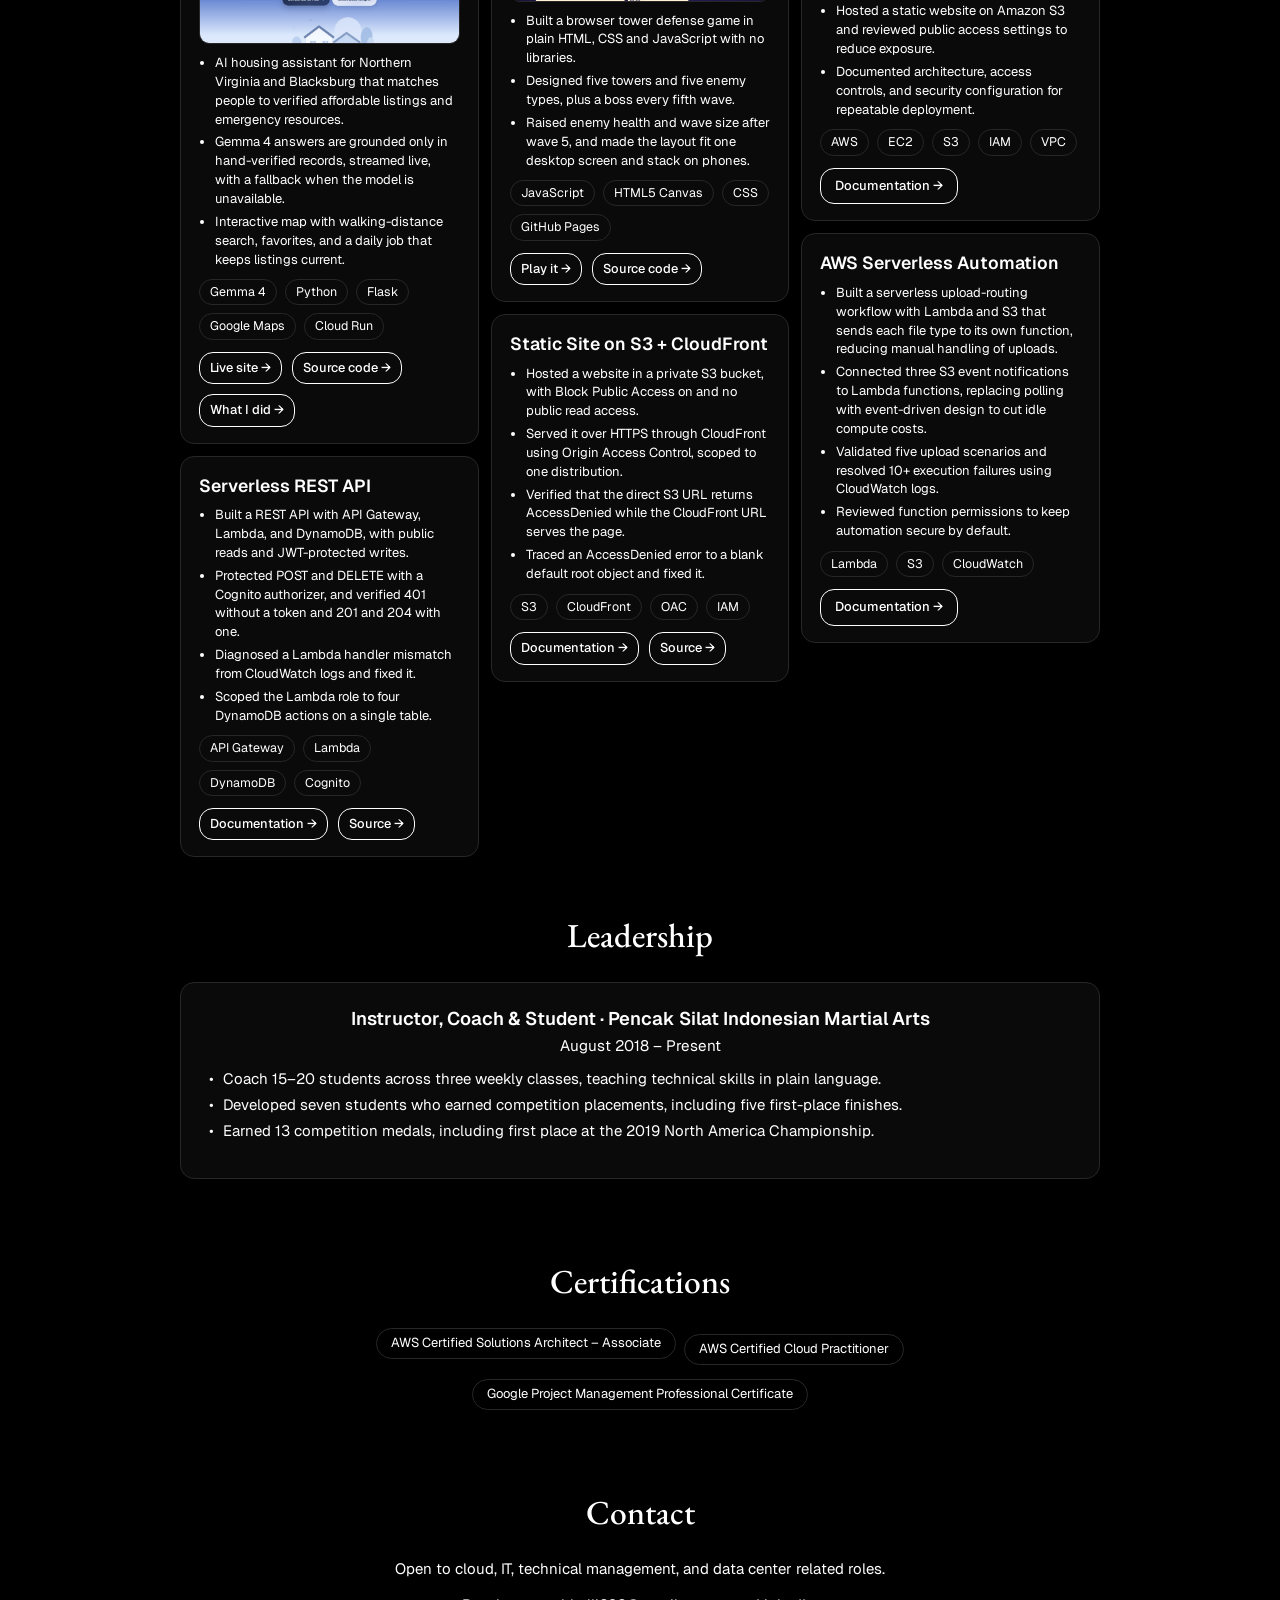
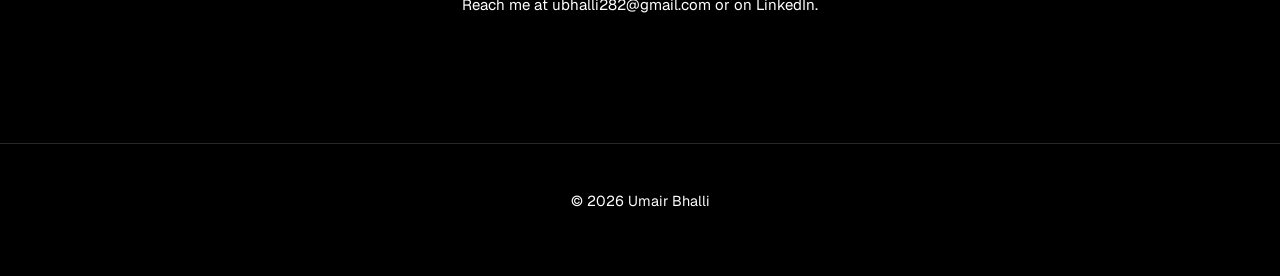
==== commit a532a70d: "Certifications as badges; favicon; case studies match home text; experience meta layout; larger home" ====
--- a/index.html
+++ b/index.html
@@ -14,6 +14,7 @@
   <meta property="og:image:height" content="630">
   <meta name="twitter:card" content="summary_large_image">
   <link rel="stylesheet" href="style.css">
+  <link rel="icon" href="favicon.svg" type="image/svg+xml">
 </head>
 <body>
   <header class="hero">
--- a/style.css
+++ b/style.css
@@ -29,30 +29,6 @@
 
 a { color: var(--fg); text-decoration: none; }
 
-/* Top navigation */
-.topnav {
-  position: sticky;
-  top: 0;
-  z-index: 10;
-  display: flex;
-  justify-content: center;
-  gap: 8px;
-  padding: 14px 16px;
-  background: rgba(0, 0, 0, 0.85);
-  backdrop-filter: blur(8px);
-  border-bottom: 1px solid var(--line);
-  flex-wrap: wrap;
-}
-
-.topnav a {
-  font-size: 0.9rem;
-  padding: 6px 12px;
-  border-radius: 999px;
-  color: var(--muted);
-}
-
-.topnav a:hover { color: var(--fg); background: var(--surface); }
-
 /* Hero */
 .hero {
   padding: 96px 16px 72px;
@@ -74,13 +50,6 @@
   margin: 0;
 }
 
-.tagline {
-  color: var(--muted);
-  font-size: 1.1rem;
-  margin: 20px auto 32px;
-  max-width: 34rem;
-}
-
 .links { display: flex; gap: 12px; justify-content: center; flex-wrap: wrap; }
 
 .btn {
@@ -176,13 +145,6 @@
   width: 100%;
   height: auto;
 }
-
-.card .links-row a {
-  font-weight: 500;
-  border-bottom: 1px solid var(--line);
-}
-
-.card .links-row a:hover { border-bottom-color: var(--fg); }
 
 .tags { display: flex; flex-wrap: wrap; gap: 8px; margin: 12px 0 0; }
 
@@ -228,14 +190,6 @@
 .doc-head { margin-bottom: 40px; }
 .doc-head h1 { font-size: clamp(2.5rem, 7vw, 4rem); margin: 8px 0 16px; }
 .lede { font-size: 1.15rem; margin: 0 0 16px; }
-
-.note {
-  font-size: 0.9rem;
-  color: var(--muted);
-  border-left: 2px solid var(--muted);
-  padding-left: 12px;
-  margin: 0;
-}
 
 .toc {
   display: flex;
@@ -298,16 +252,6 @@
 }
 
 .doc th { font-weight: 600; }
-
-.callout {
-  border: 1px solid var(--line);
-  background: var(--surface);
-  border-radius: var(--radius);
-  padding: 14px 16px;
-  margin: 20px 0;
-}
-
-.steps li { margin-bottom: 10px; }
 
 .diagram {
   margin: 24px 0;
@@ -353,13 +297,10 @@
 .card .shot { margin-left: auto; margin-right: auto; }
 .tags { justify-content: center; }
 .meta { text-align: center; }
-.doc-head, .doc h2, .doc h3, .doc section > p, .toc, .back, .callout, .note { text-align: center; }
+.doc-head, .doc h2, .doc h3, .doc section > p, .toc, .back { text-align: center; }
 .doc section > p, .doc .lede { margin-left: auto; margin-right: auto; }
 .doc .toc { justify-content: center; }
-.doc .callout { max-width: 40rem; margin-left: auto; margin-right: auto; }
-.doc .note { border-left: 0; padding-left: 0; }
 .doc table, .doc th, .doc td, .doc pre, .doc pre code, .doc .steps li { text-align: left; }
-.doc .steps li { text-align: left; }
 .doc .diagram figcaption { text-align: center; }
 
 .card-links a { padding: 6px 10px; font-size: 0.9rem; white-space: nowrap; }
@@ -376,40 +317,26 @@
   main { padding: 8px 20px 40px; }
 }
 
-.currently { color: #fff; margin: 10px 0 0; font-size: 1rem; }
 .to-top { text-align: center; margin: 24px 0 0; }
 .to-top a { font-size: 0.9rem; padding: 6px 14px; border: 1px solid var(--line); border-radius: 999px; }
 .to-top a:hover { border-color: var(--fg); }
 
 .award { font-size: 0.9rem; font-weight: 600; text-align: center; margin: 0 0 12px; }
 
-/* Visual layout: roles, skills, certifications */
+/* Roles */
 .role { display: flex; justify-content: space-between; align-items: baseline; flex-wrap: wrap; gap: 2px 16px; margin-bottom: 8px; }
 .role h3 { margin: 0; }
 .role .meta { margin: 0; display: flex; flex-wrap: wrap; gap: 0 12px; }
 .role .meta span + span::before { content: "·"; margin-right: 12px; opacity: 0.6; }
 
-.skill-groups { display: grid; gap: 22px; text-align: left; max-width: 44rem; margin: 0 auto; }
-.skill-group h3 { font-size: 0.95rem; font-weight: 600; margin: 0 0 8px; }
-.skill-group .tags { margin: 0; justify-content: flex-start; }
-
-section > ul.cert-list { display: block; list-style: none; padding: 0; margin: 0 auto; max-width: 44rem; }
-section > ul.cert-list li { padding: 12px 0; border-bottom: 1px solid var(--line); }
-section > ul.cert-list li:last-child { border-bottom: 0; }
-
-/* Even skill tag grid */
-.skill-group .tags { display: grid; grid-template-columns: repeat(auto-fill, minmax(150px, 1fr)); gap: 8px; }
-.skill-group .tags span { text-align: center; white-space: nowrap; }
+section > ul.cert-list { display: flex; flex-wrap: wrap; justify-content: center; gap: 8px; list-style: none; padding: 0; margin: 0 auto; max-width: 44rem; }
+section > ul.cert-list li { padding: 6px 14px; border: 1px solid var(--line); border-radius: 999px; font-size: 13px; }
 
 /* Projects: center each row, so a short last row stays balanced */
-#projects .grid { display: flex; flex-wrap: wrap; justify-content: center; }
-#projects .grid > .card { flex: 0 1 calc(33.333% - 11px); min-width: 280px; }
 @media (max-width: 960px) {
-  #projects .grid > .card { flex-basis: calc(50% - 8px); }
-}
+  }
 @media (max-width: 640px) {
-  #projects .grid > .card { flex-basis: 100%; }
-}
+  }
 
 /* Projects: centered text without bullets, so the cards read as one column */
 #projects .card ul { list-style: none; padding-left: 0; text-align: center; display: block; }
@@ -433,11 +360,8 @@
 #projects .tags span { font-size: 0.8rem; padding: 3px 10px; }
 #projects .card-links a { font-size: 0.85rem; }
 #projects .card-links { margin-top: 12px; }
-#projects .grid { gap: 12px; }
-#projects .grid > .card { flex-basis: calc(33.333% - 8px); }
 @media (max-width: 960px) {
-  #projects .grid > .card { flex-basis: calc(50% - 6px); }
-}
+  }
 
 /* Smaller text for Projects and Experience */
 #experience, #projects { font-size: 14px; line-height: 1.45; }
@@ -455,7 +379,6 @@
 #projects .tags span { font-size: 0.7rem; }
 #projects .card-links a { font-size: 0.7rem; }
 
-/* ---- Layout: columns, so cards fill the space ---- */
 /* Projects: three columns (AWS Serverless sits under AWS Cloud Infrastructure) */
 #projects .grid { display: grid; grid-template-columns: repeat(3, minmax(0, 1fr)); gap: 12px; align-items: start; }
 #projects .col { display: flex; flex-direction: column; gap: 12px; min-width: 0; }
@@ -470,14 +393,6 @@
 .pair-col { display: flex; flex-direction: column; gap: 12px; min-width: 0; }
 .pair-col .card + .card { margin-top: 0; }
 
-/* Leadership beside Certifications */
-.pair { display: grid; grid-template-columns: repeat(2, minmax(0, 1fr)); gap: 16px; align-items: start; margin-bottom: 56px; font-size: 13px; line-height: 1.45; }
-.pair > section { margin-bottom: 0; }
-.pair h2 { font-size: 1.9rem; margin-bottom: 16px; }
-.pair .card { margin: 0; }
-.pair .card li + li { margin-top: 3px; }
-.pair .card ul { margin: 8px 0 0; }
-
 /* Phones and tablets: one column */
 @media (max-width: 960px) {
   #projects .grid { grid-template-columns: repeat(2, minmax(0, 1fr)); }
@@ -485,16 +400,15 @@
 }
 @media (max-width: 760px) {
   #projects .grid { grid-template-columns: 1fr; }
-  #experience, .pair { grid-template-columns: 1fr; }
+  #experience { grid-template-columns: 1fr; }
   #experience > h2 { grid-column: auto; }
 }
 
 /* One body size for the other sections (Experience, Leadership, Certifications, Skills, Contact) */
-main:not(.doc) section { font-size: 14px; line-height: 1.5; }
-#experience { font-size: 14px; line-height: 1.5; }
-.pair { font-size: 14px; line-height: 1.5; }
-#experience .role h3, .pair .card h3 { font-size: 1rem; }
-#experience .meta, .pair .meta { font-size: 0.85rem; }
+main:not(.doc) section { font-size: 15px; line-height: 1.4; }
+#experience { font-size: 15px; line-height: 1.4; }
+#experience .role h3 { font-size: 1rem; }
+#experience .meta { font-size: 0.85rem; }
 
 /* Projects, option 2: three columns, left-aligned, shorter cards */
 #projects .card { text-align: left; padding: 16px 18px; }
@@ -512,14 +426,13 @@
 #projects .card-links { justify-content: flex-start; margin-top: 12px; }
 #projects .card .doc-link { margin: 12px 0 0; display: inline-block; }
 
-
 /* Phones: drop the separator dot before a wrapped date line */
 @media (max-width: 760px) {
   #experience .role .meta span + span::before { content: none; }
 }
 
 /* Refinements: one heading size, readable project text */
-#experience h2, #projects h2, .pair h2, main:not(.doc) section h2 { font-size: 2.1rem; }
+#experience h2, #projects h2, main:not(.doc) section h2 { font-size: 2.1rem; }
 #projects { font-size: 13px; }
 #projects .tags span { font-size: 0.78rem; }
 #projects .card-links a { font-size: 0.8rem; }
@@ -529,5 +442,34 @@
 .diagram img { display: block; width: 100%; height: auto; max-width: 100%; }
 
 /* Experience: no separator dot (it sat at the start of a wrapped date line); spacing separates the fields */
-#experience .role .meta { gap: 0 14px; }
+#experience .role .meta { display: flex; flex-wrap: wrap; gap: 0 6px; }
+#experience .role .meta span:first-child::after { content: " ·"; }
+#experience .role .meta span:last-child { white-space: nowrap; }
 #experience .role .meta span + span::before { content: none; }
+
+/* Project meta lines: one line each, no separator dot */
+#projects .role .meta { flex-direction: column; align-items: flex-start; gap: 2px; }
+#projects .role .meta span { white-space: nowrap; font-size: 0.75rem; }
+#projects .role .meta span + span::before { content: none; }
+
+/* Case-study pages: same text and heading sizes as the home page */
+main.doc p, main.doc li { font-size: 15px; line-height: 1.4; }
+main.doc h2 { font-size: 2.1rem; }
+main.doc h3 { font-size: 1rem; }
+
+/* Experience: tighter card spacing so the larger text doesn't make cards taller */
+#experience .card, .pair-col .card { padding: 16px 18px; }
+#experience .role { margin-bottom: 6px; }
+#experience .card ul { margin: 6px 0 0; }
+#experience .card li + li { margin-top: 2px; }
+#experience .role .meta { margin-bottom: 0; }
+
+/* Home: slightly tighter leading and metadata so the larger text keeps the cards' heights */
+main:not(.doc) section { line-height: 1.35; }
+#experience .role .meta, #experience .meta { font-size: 0.8rem; }
+#experience .card li + li { margin-top: 1px; }
+#experience .card, .pair-col .card { padding: 13px 18px; }
+#experience .role { margin-bottom: 4px; }
+#experience .card ul { margin: 4px 0 0; }
+section > ul.cert-list li { white-space: nowrap; line-height: 1.3; }
+section > ul.cert-list li { height: 31px; display: flex; align-items: center; }
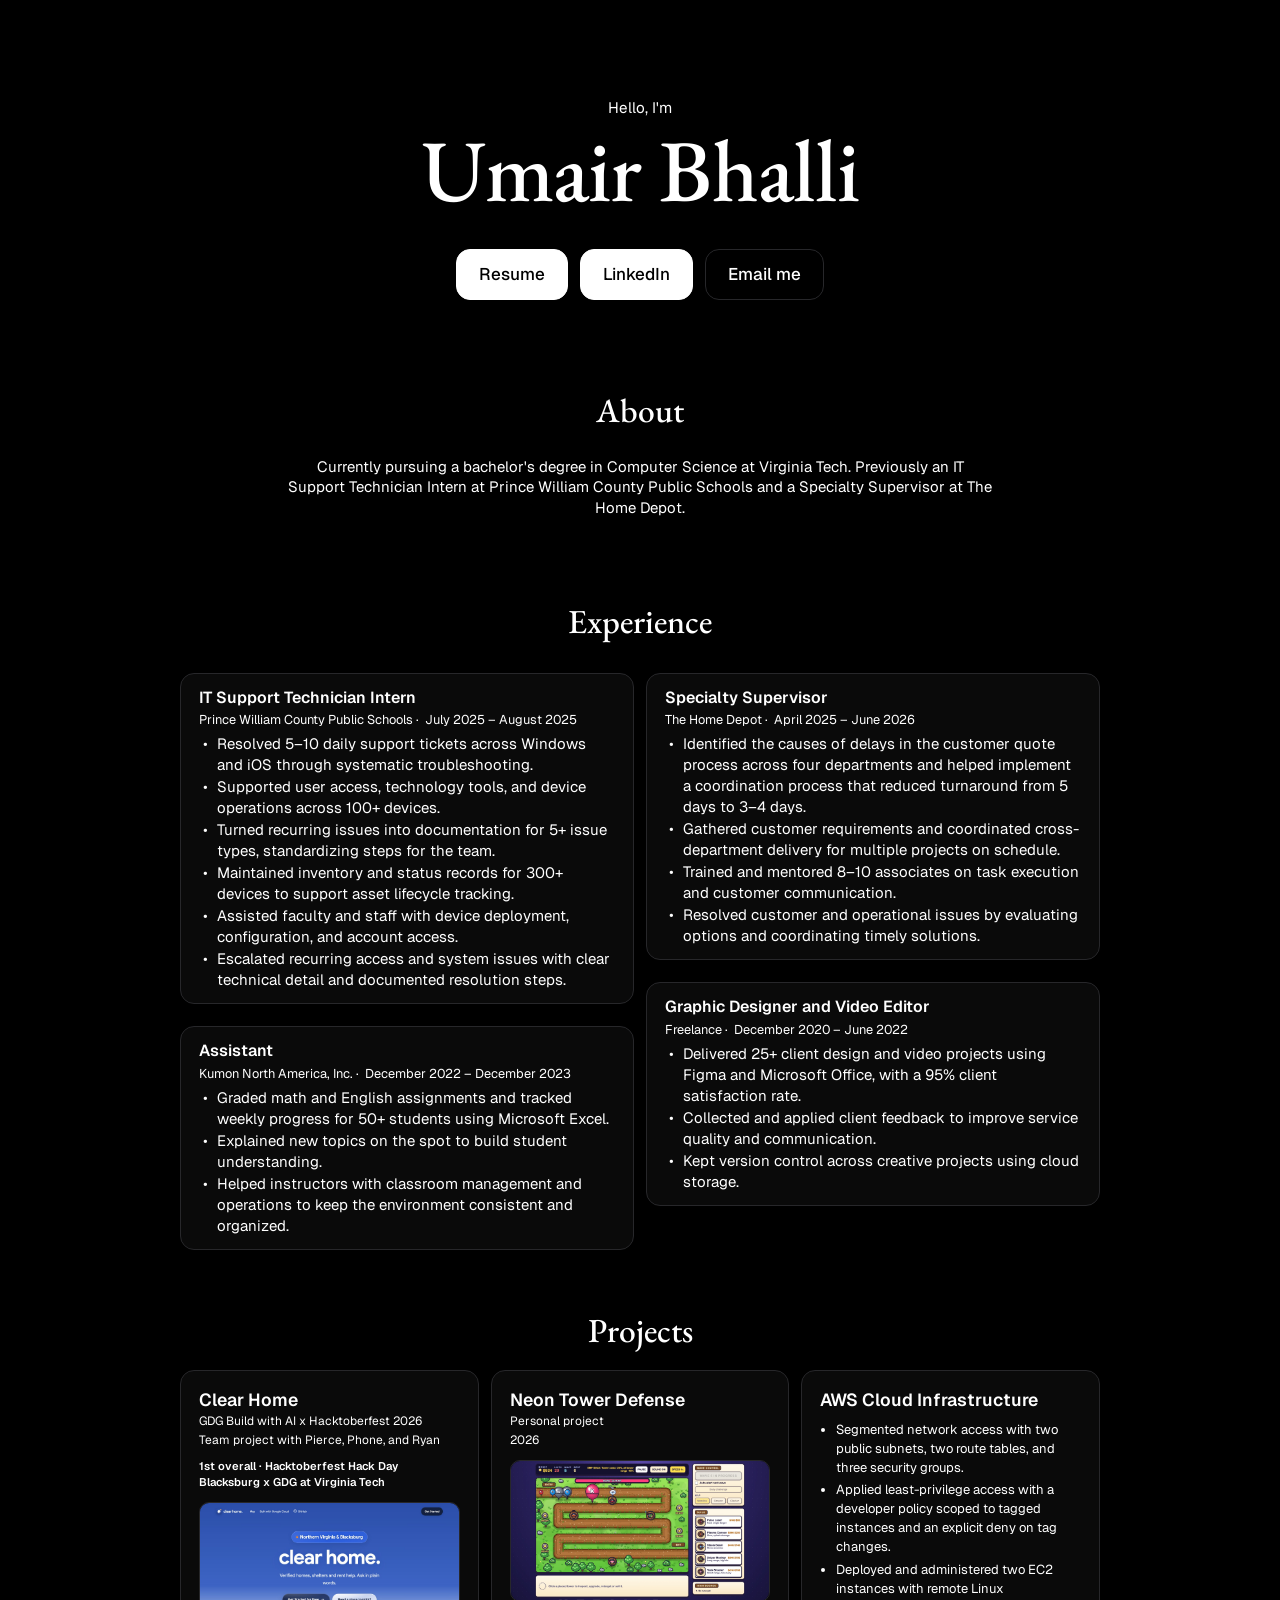
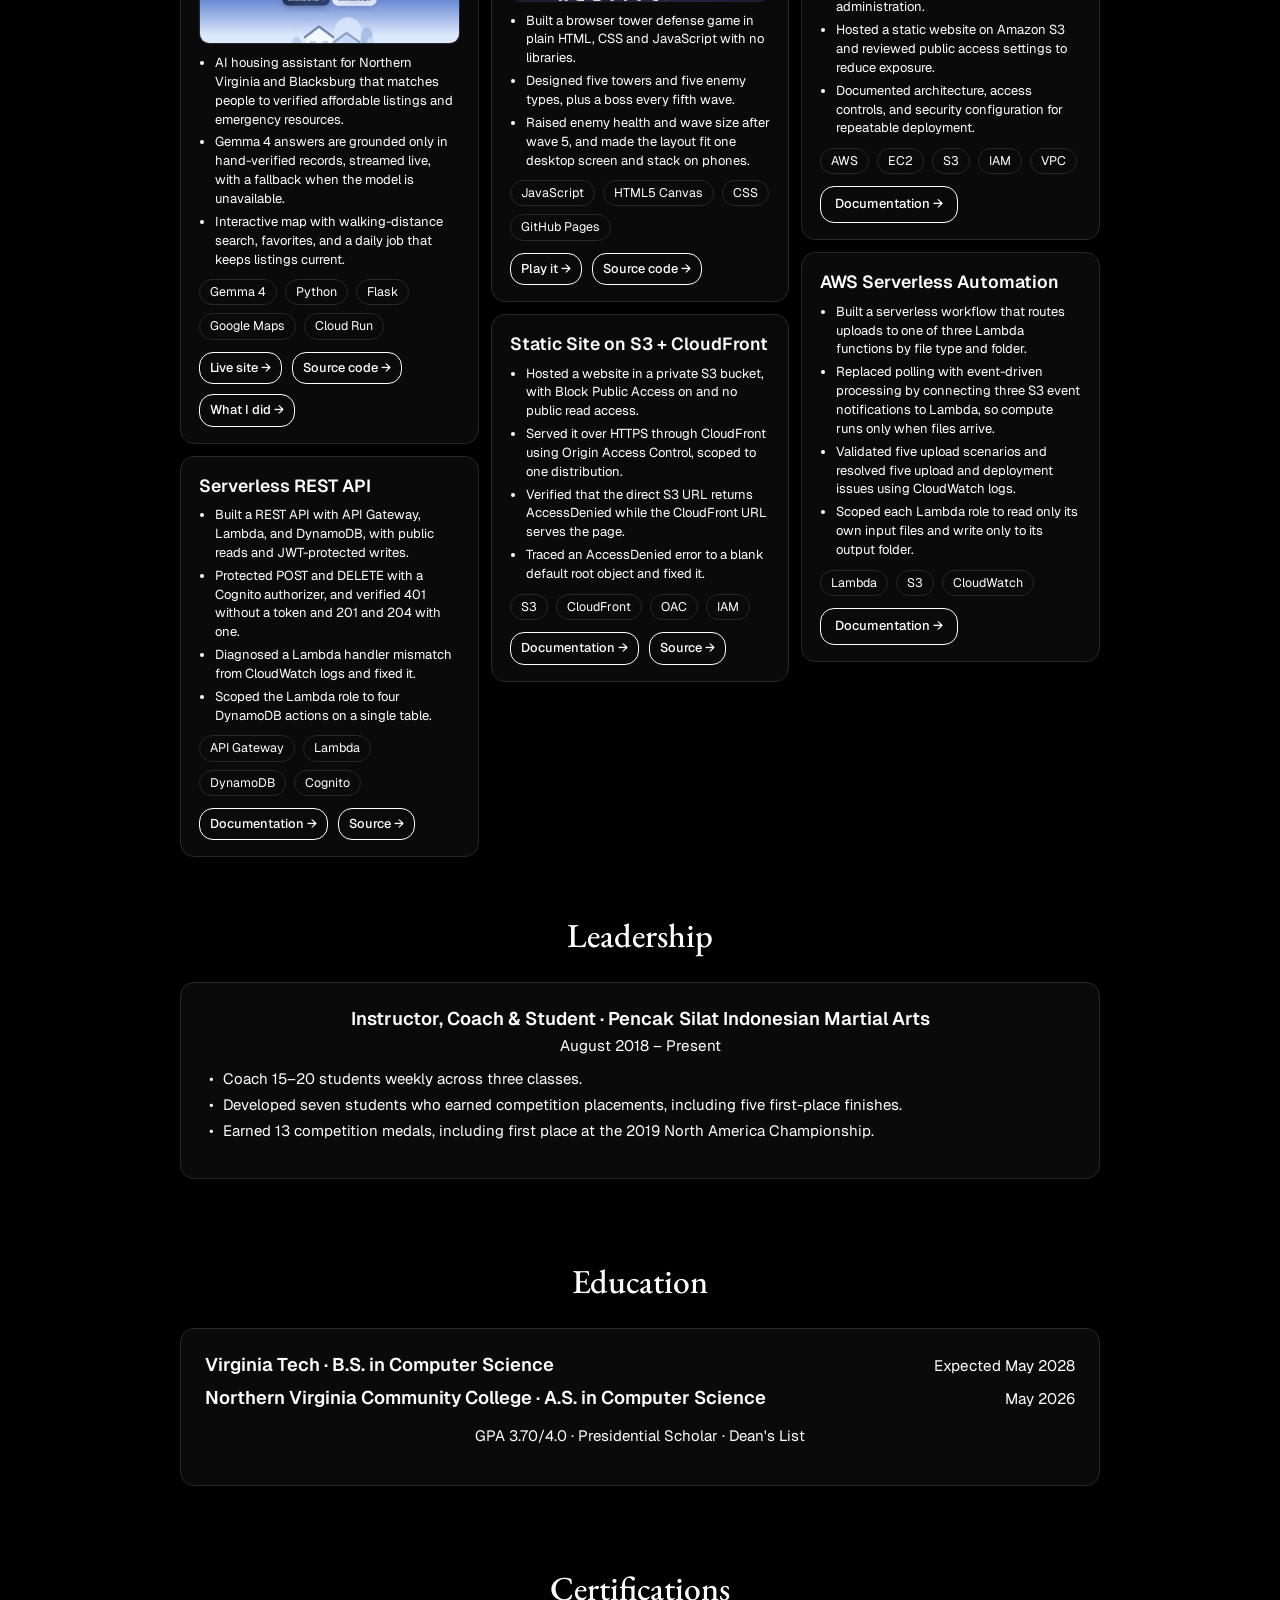
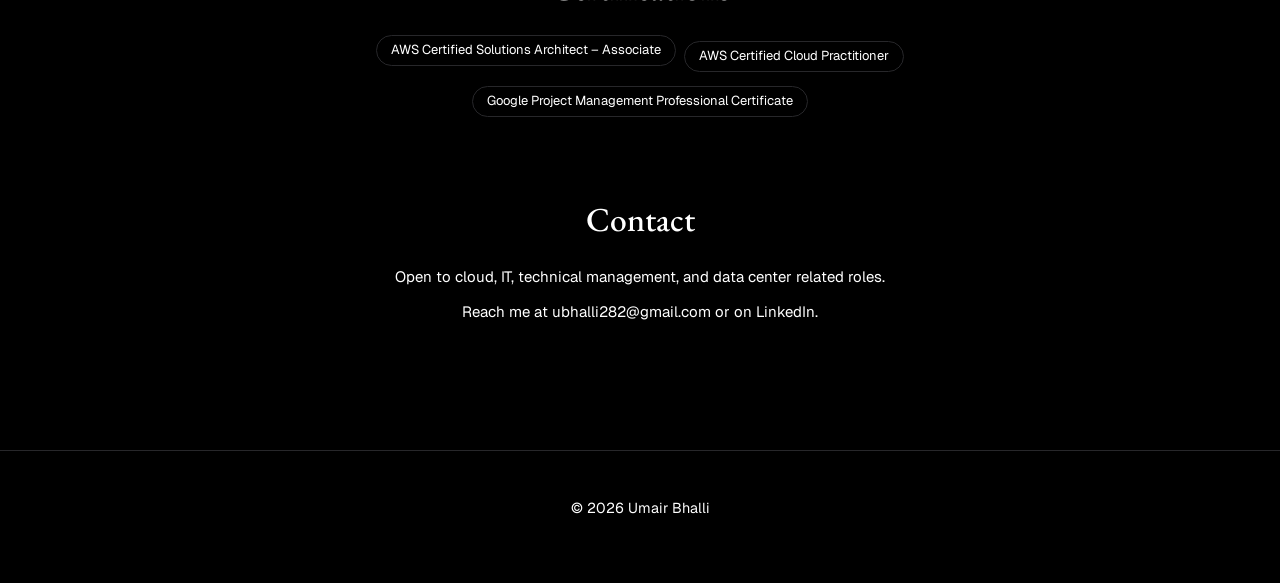
==== commit 99125ca8: "Update resume PDF and align portfolio text with resume" ====
--- a/index.html
+++ b/index.html
@@ -149,8 +149,8 @@
         <article class="card">
           <div class="role"><h3>AWS Cloud Infrastructure</h3></div>
           <ul>
-            <li>Designed a VPC with two public subnets, two route tables, and three security groups to segment network access.</li>
-            <li>Applied IAM least-privilege access across users, groups, roles, and policies.</li>
+            <li>Segmented network access with two public subnets, two route tables, and three security groups.</li>
+            <li>Applied least-privilege access with a developer policy scoped to tagged instances and an explicit deny on tag changes.</li>
             <li>Deployed and administered two EC2 instances with remote Linux administration.</li>
             <li>Hosted a static website on Amazon S3 and reviewed public access settings to reduce exposure.</li>
             <li>Documented architecture, access controls, and security configuration for repeatable deployment.</li>
@@ -161,10 +161,10 @@
         <article class="card">
           <h3>AWS Serverless Automation</h3>
           <ul>
-            <li>Built a serverless upload-routing workflow with Lambda and S3 that sends each file type to its own function, reducing manual handling of uploads.</li>
-            <li>Connected three S3 event notifications to Lambda functions, replacing polling with event-driven design to cut idle compute costs.</li>
-            <li>Validated five upload scenarios and resolved 10+ execution failures using CloudWatch logs.</li>
-            <li>Reviewed function permissions to keep automation secure by default.</li>
+            <li>Built a serverless workflow that routes uploads to one of three Lambda functions by file type and folder.</li>
+            <li>Replaced polling with event-driven processing by connecting three S3 event notifications to Lambda, so compute runs only when files arrive.</li>
+            <li>Validated five upload scenarios and resolved five upload and deployment issues using CloudWatch logs.</li>
+            <li>Scoped each Lambda role to read only its own input files and write only to its output folder.</li>
           </ul>
           <div class="tags"><span>Lambda</span><span>S3</span><span>CloudWatch</span></div>
           <a class="doc-link" href="aws-serverless.html">Documentation →</a>
@@ -179,13 +179,26 @@
         <h3>Instructor, Coach &amp; Student · Pencak Silat Indonesian Martial Arts</h3>
           <p class="meta"><span>August 2018 – Present</span></p>
         <ul>
-          <li>Coach 15–20 students across three weekly classes, teaching technical skills in plain language.</li>
+          <li>Coach 15–20 students weekly across three classes.</li>
           <li>Developed seven students who earned competition placements, including five first-place finishes.</li>
           <li>Earned 13 competition medals, including first place at the 2019 North America Championship.</li>
         </ul>
       </article>
     </section>
 
+
+    <section id="education">
+      <h2>Education</h2>
+      <article class="card">
+        <div class="role"><h3>Virginia Tech · B.S. in Computer Science</h3>
+          <p class="meta"><span>Expected May 2028</span></p>
+        </div>
+        <div class="role"><h3>Northern Virginia Community College · A.S. in Computer Science</h3>
+          <p class="meta"><span>May 2026</span></p>
+        </div>
+        <p>GPA 3.70/4.0 · Presidential Scholar · Dean's List</p>
+      </article>
+    </section>
 
     <section>
       <h2>Certifications</h2>
--- a/style.css
+++ b/style.css
@@ -473,3 +473,23 @@
 #experience .card ul { margin: 4px 0 0; }
 section > ul.cert-list li { white-space: nowrap; line-height: 1.3; }
 section > ul.cert-list li { height: 31px; display: flex; align-items: center; }
+
+/* Reading order on tablets and phones (desktop columns are unchanged) */
+@media (max-width: 960px) {
+  #projects .col:nth-child(1) > .card:nth-child(1) { order: 1; }  /* Clear Home */
+  #projects .col:nth-child(2) > .card:nth-child(1) { order: 2; }  /* Neon Tower Defense */
+  #projects .col:nth-child(3) > .card:nth-child(1) { order: 3; }  /* AWS Cloud Infrastructure */
+  #projects .col:nth-child(3) > .card:nth-child(2) { order: 4; }  /* AWS Serverless Automation */
+  #projects .col:nth-child(2) > .card:nth-child(2) { order: 5; }  /* Static Site */
+  #projects .col:nth-child(1) > .card:nth-child(2) { order: 6; }  /* Serverless REST API */
+}
+@media (max-width: 960px) {
+  #experience .pair-col { display: contents; }
+  #experience .pair-col:nth-of-type(1) > .card:nth-child(1) { order: 1; }  /* IT Support, 2025 */
+  #experience .pair-col:nth-of-type(2) > .card:nth-child(1) { order: 2; }  /* Specialty Supervisor, 2025-26 */
+  #experience .pair-col:nth-of-type(1) > .card:nth-child(2) { order: 3; }  /* Assistant, 2022-23 */
+  #experience .pair-col:nth-of-type(2) > .card:nth-child(2) { order: 4; }  /* Freelance, 2020-22 */
+}
+@media (max-width: 760px) {
+  #experience { display: flex; flex-direction: column; }
+}
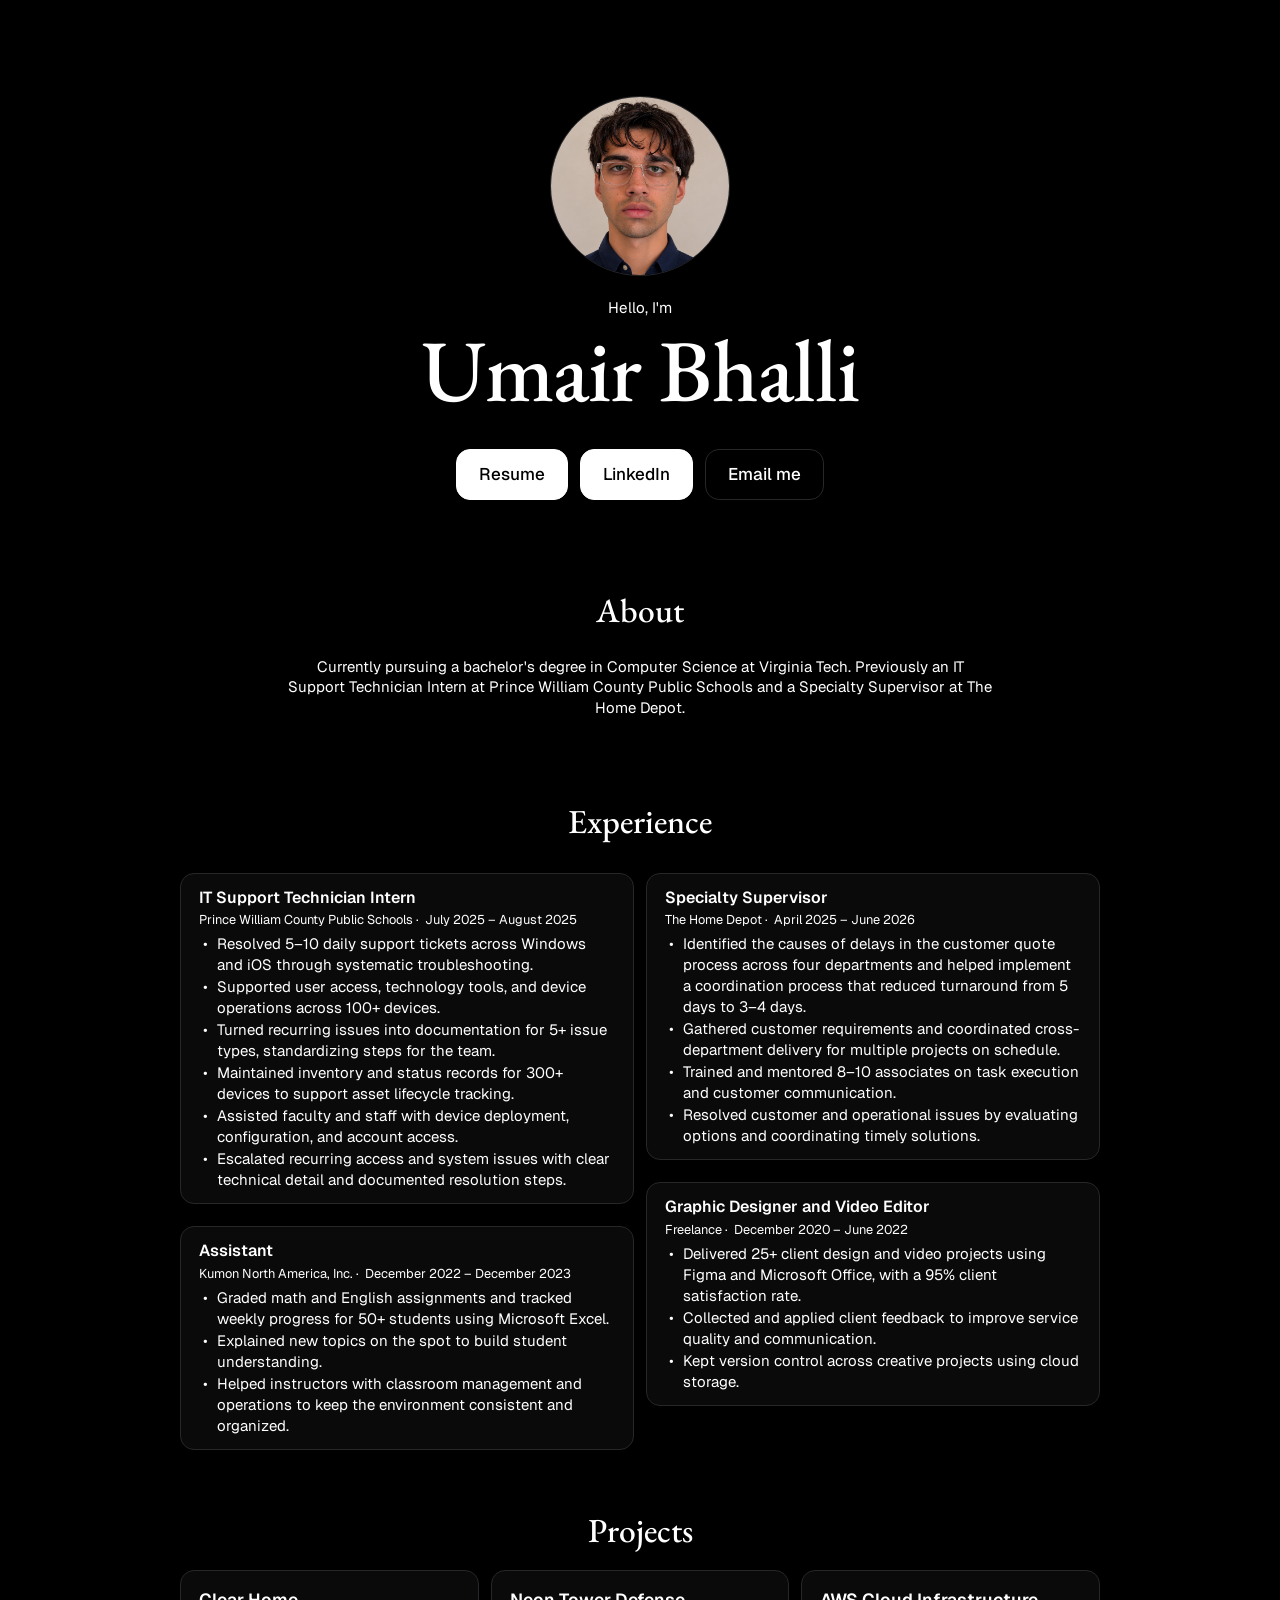
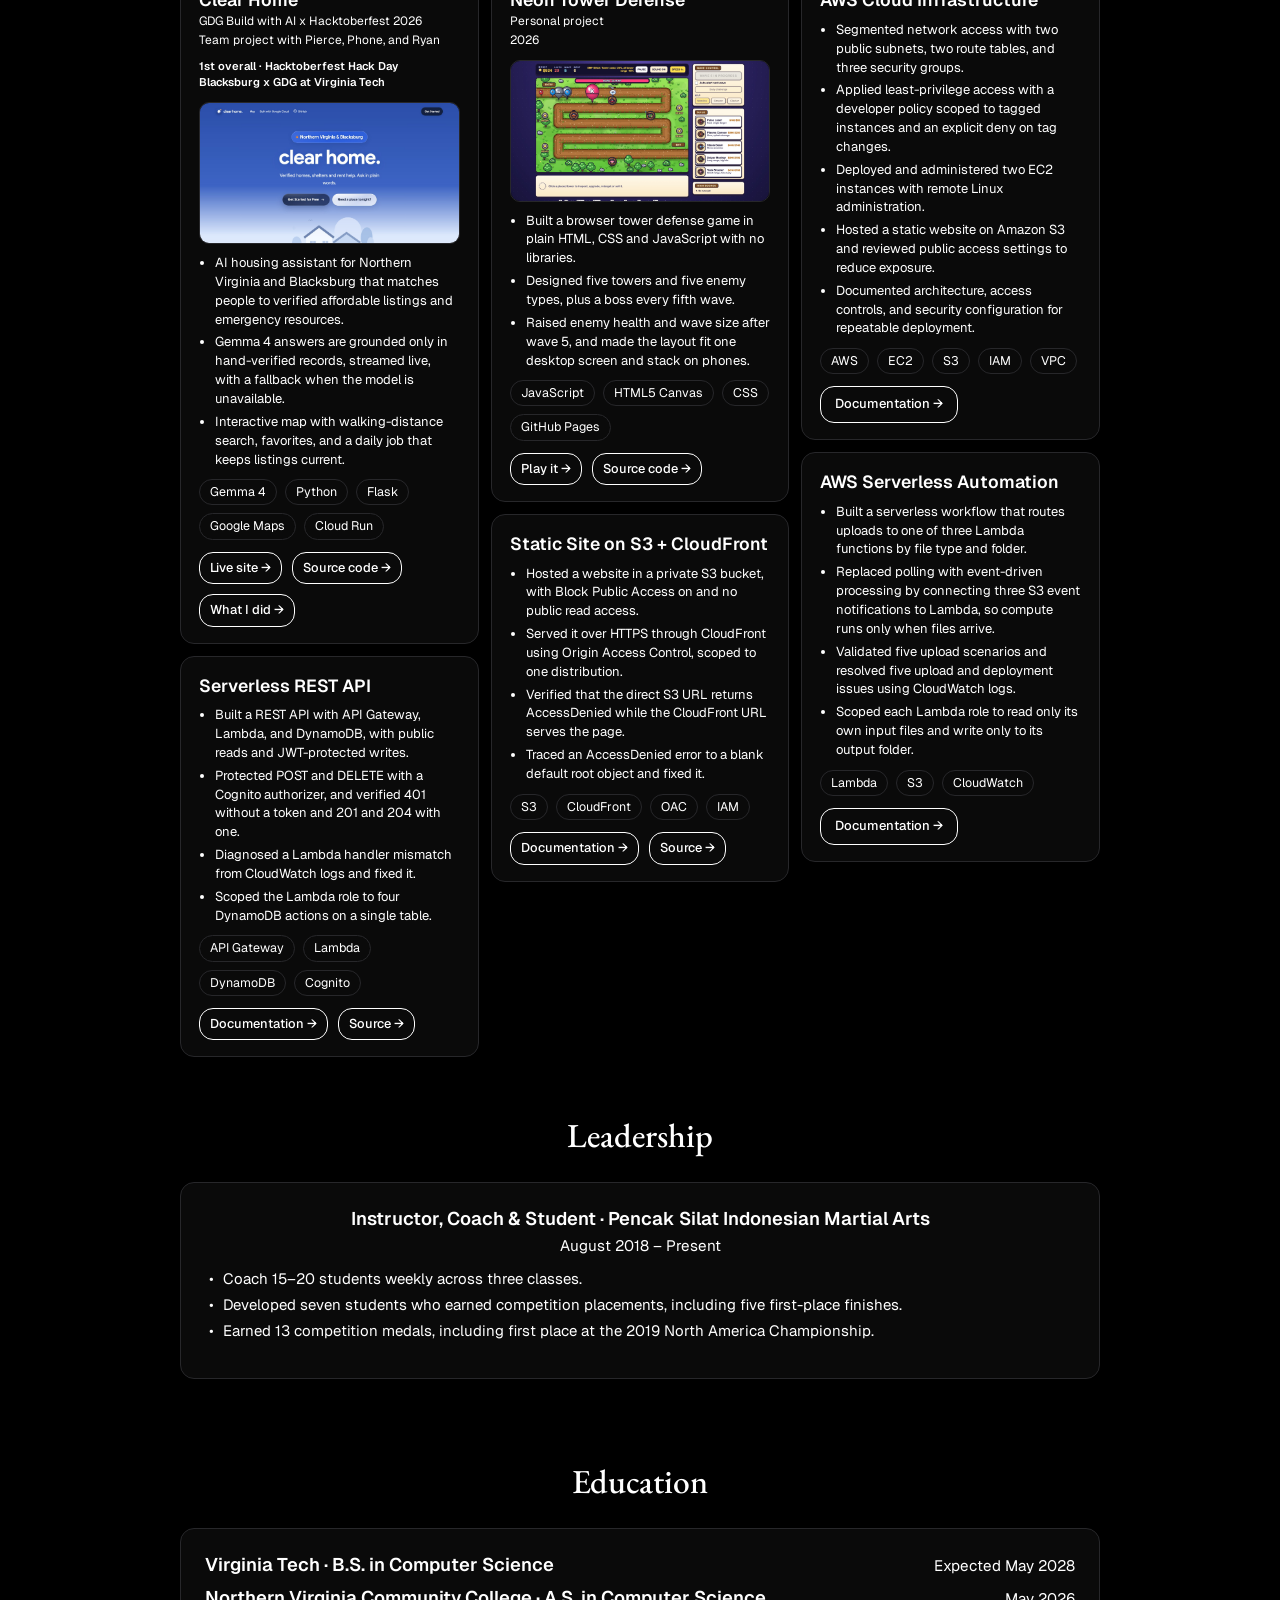
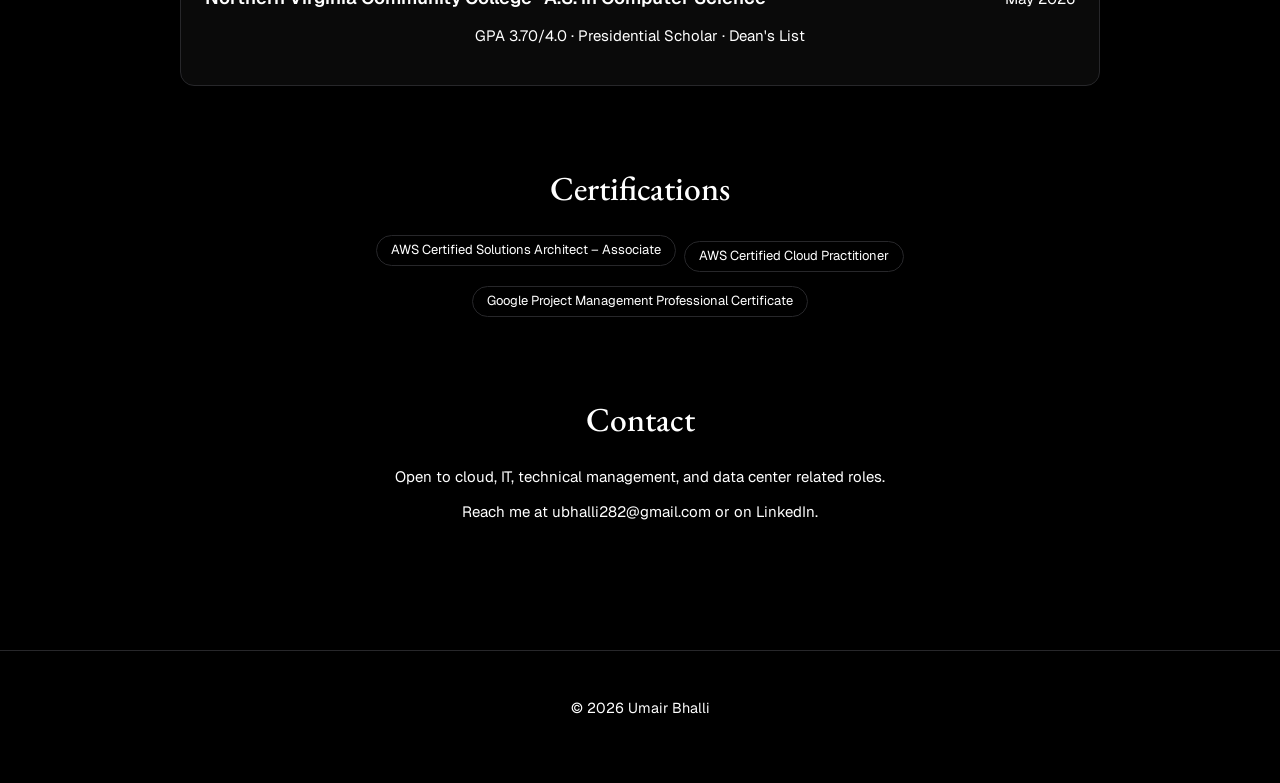
==== commit dcf589e9: "Add headshot to home page hero" ====
--- a/index.html
+++ b/index.html
@@ -18,6 +18,7 @@
 </head>
 <body>
   <header class="hero">
+    <img class="avatar" src="images/linkedin.png" alt="Headshot of Umair Bhalli" width="180" height="180">
     <p class="eyebrow">Hello, I'm</p>
     <h1>Umair Bhalli</h1>
     <div class="links">
--- a/style.css
+++ b/style.css
@@ -308,6 +308,15 @@
 /* Mobile spacing for the hero */
 .hero .links { margin-top: 32px; }
 .hero .eyebrow { margin-bottom: 4px; }
+.hero .avatar {
+  display: block;
+  width: 180px;
+  height: 180px;
+  margin: 0 auto 20px;
+  border-radius: 50%;
+  object-fit: cover;
+  border: 1px solid var(--line);
+}
 
 @media (max-width: 480px) {
   .hero { padding: 72px 20px 56px; }
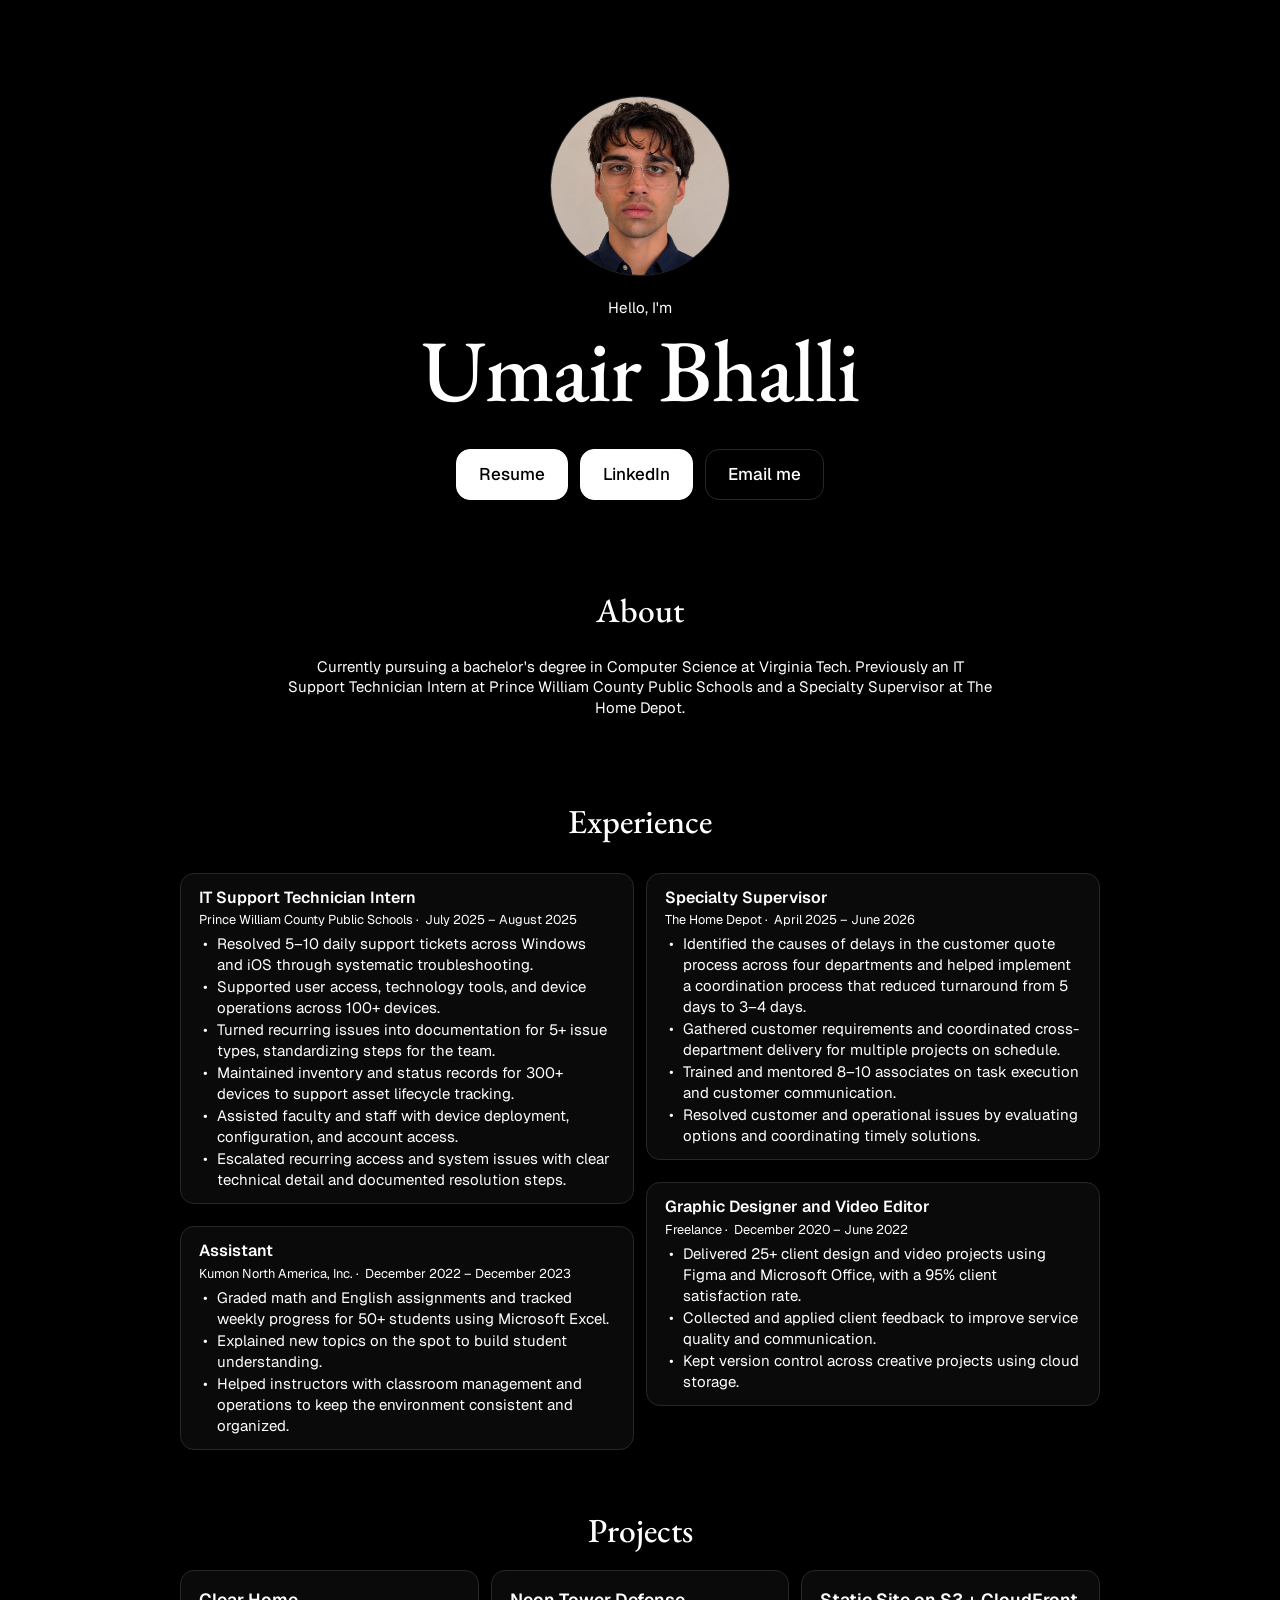
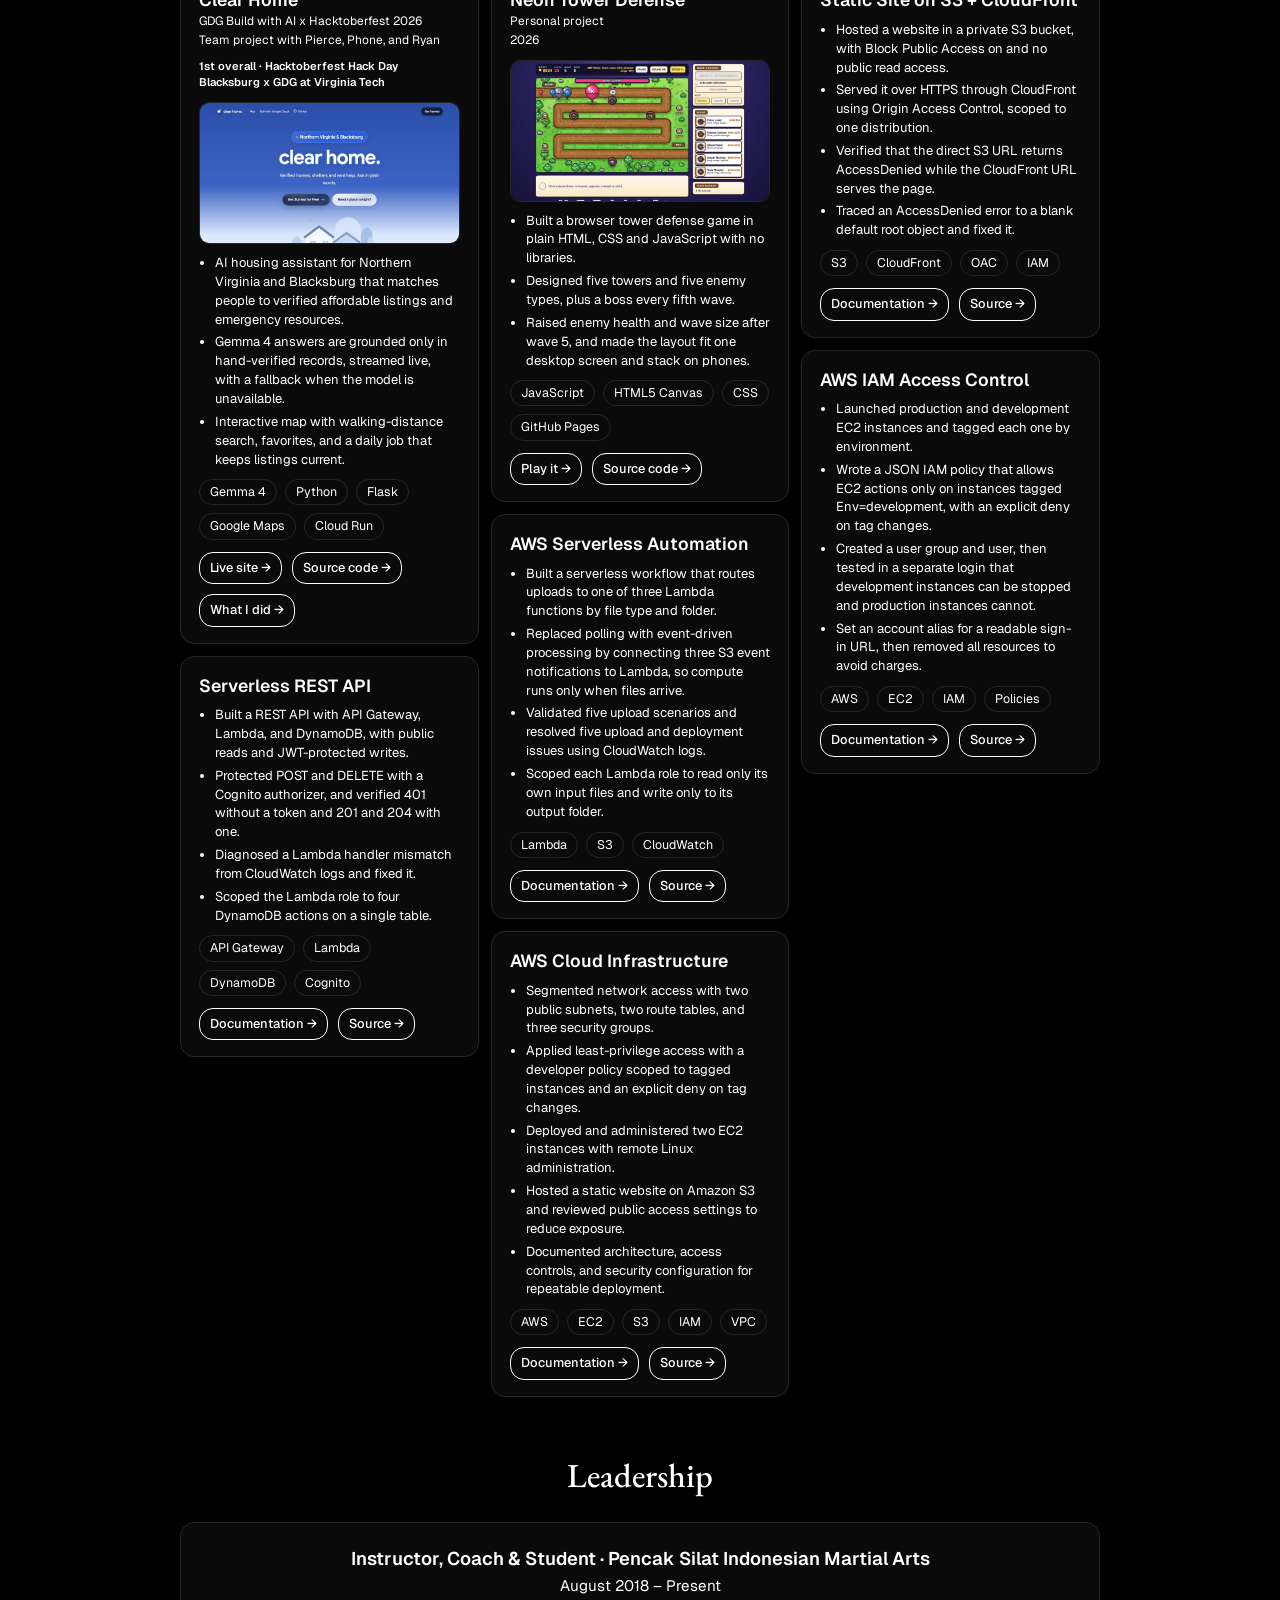
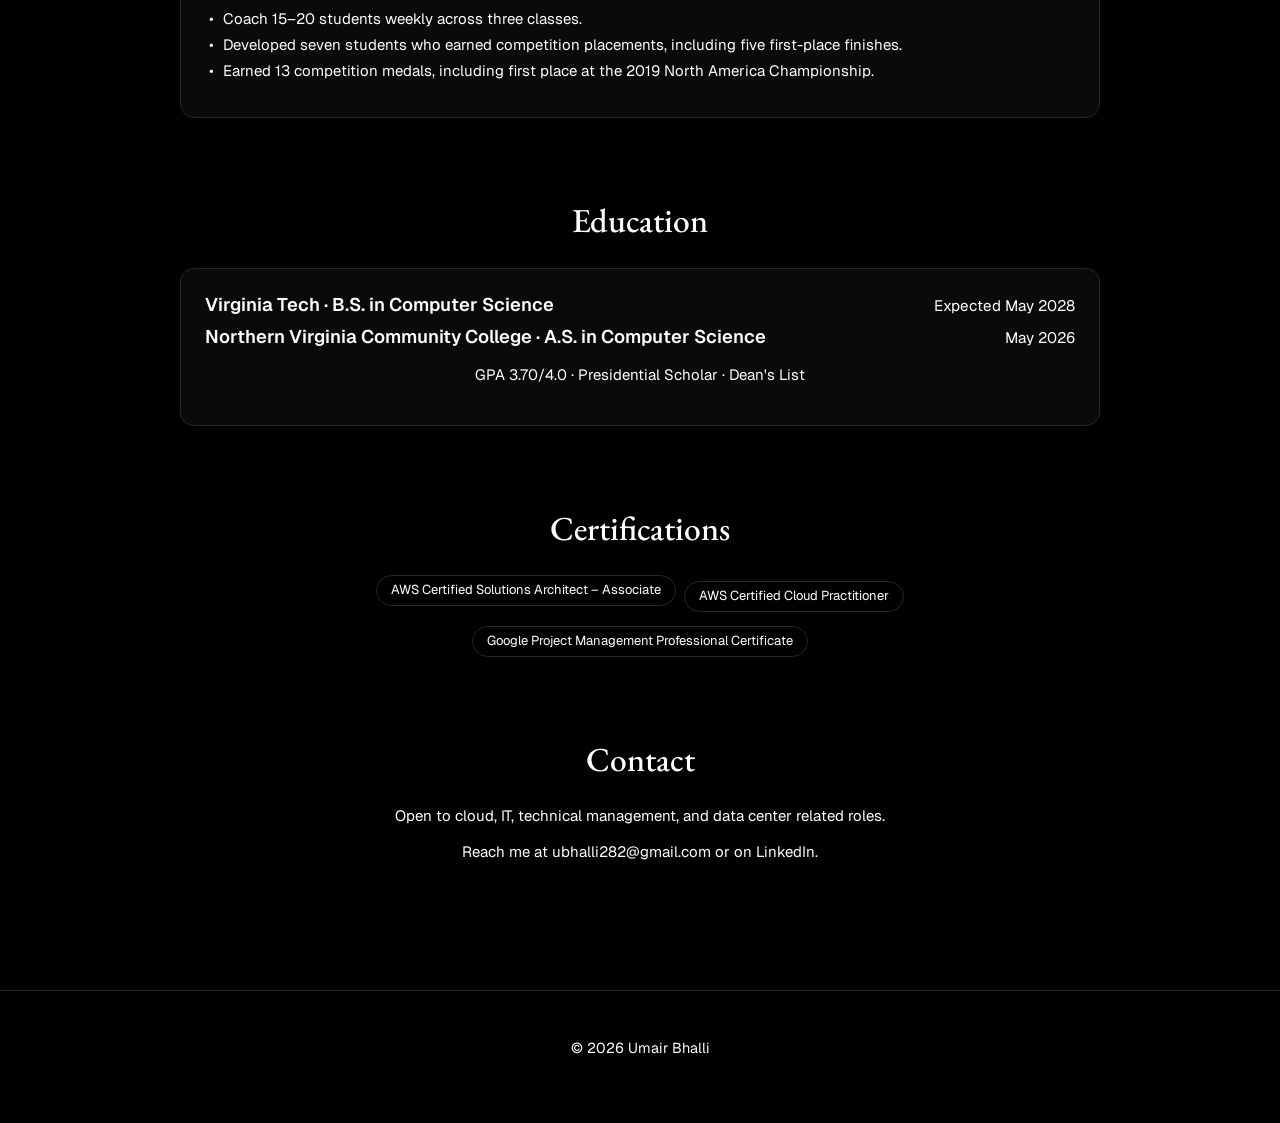
==== commit ceff4193: "Add AWS IAM project page; reorder AWS projects hardest to easiest; point Source links to reordered a" ====
--- a/index.html
+++ b/index.html
@@ -115,7 +115,7 @@
             <li>Scoped the Lambda role to four DynamoDB actions on a single table.</li>
           </ul>
           <div class="tags"><span>API Gateway</span><span>Lambda</span><span>DynamoDB</span><span>Cognito</span></div>
-          <div class="card-links"><a href="aws-rest-api.html">Documentation →</a><a href="https://github.com/BUmair/aws-projects/tree/main/project-02-serverless-api" target="_blank" rel="noopener">Source →</a></div>
+          <div class="card-links"><a href="aws-rest-api.html">Documentation →</a><a href="https://github.com/BUmair/aws-projects/tree/main/project-05-serverless-api" target="_blank" rel="noopener">Source →</a></div>
         </article>
       </div>
       <div class="col">
@@ -135,18 +135,16 @@
           <div class="card-links"><a href="https://bumair.github.io/neon-tower-defense/" target="_blank" rel="noopener">Play it →</a><a href="https://github.com/BUmair/neon-tower-defense" target="_blank" rel="noopener">Source code →</a></div>
         </article>
         <article class="card">
-          <h3>Static Site on S3 + CloudFront</h3>
-          <ul>
-            <li>Hosted a website in a private S3 bucket, with Block Public Access on and no public read access.</li>
-            <li>Served it over HTTPS through CloudFront using Origin Access Control, scoped to one distribution.</li>
-            <li>Verified that the direct S3 URL returns AccessDenied while the CloudFront URL serves the page.</li>
-            <li>Traced an AccessDenied error to a blank default root object and fixed it.</li>
-          </ul>
-          <div class="tags"><span>S3</span><span>CloudFront</span><span>OAC</span><span>IAM</span></div>
-          <div class="card-links"><a href="aws-static-site.html">Documentation →</a><a href="https://github.com/BUmair/aws-projects/tree/main/project-01-static-site-s3-cloudfront" target="_blank" rel="noopener">Source →</a></div>
-        </article>
-      </div>
-      <div class="col">
+          <h3>AWS Serverless Automation</h3>
+          <ul>
+            <li>Built a serverless workflow that routes uploads to one of three Lambda functions by file type and folder.</li>
+            <li>Replaced polling with event-driven processing by connecting three S3 event notifications to Lambda, so compute runs only when files arrive.</li>
+            <li>Validated five upload scenarios and resolved five upload and deployment issues using CloudWatch logs.</li>
+            <li>Scoped each Lambda role to read only its own input files and write only to its output folder.</li>
+          </ul>
+          <div class="tags"><span>Lambda</span><span>S3</span><span>CloudWatch</span></div>
+          <div class="card-links"><a href="aws-serverless.html">Documentation →</a><a href="https://github.com/BUmair/aws-projects/tree/main/project-04-serverless-automation" target="_blank" rel="noopener">Source →</a></div>
+        </article>
         <article class="card">
           <div class="role"><h3>AWS Cloud Infrastructure</h3></div>
           <ul>
@@ -157,18 +155,31 @@
             <li>Documented architecture, access controls, and security configuration for repeatable deployment.</li>
           </ul>
           <div class="tags"><span>AWS</span><span>EC2</span><span>S3</span><span>IAM</span><span>VPC</span></div>
-          <a class="doc-link" href="aws-infrastructure.html">Documentation →</a>
-        </article>
-        <article class="card">
-          <h3>AWS Serverless Automation</h3>
-          <ul>
-            <li>Built a serverless workflow that routes uploads to one of three Lambda functions by file type and folder.</li>
-            <li>Replaced polling with event-driven processing by connecting three S3 event notifications to Lambda, so compute runs only when files arrive.</li>
-            <li>Validated five upload scenarios and resolved five upload and deployment issues using CloudWatch logs.</li>
-            <li>Scoped each Lambda role to read only its own input files and write only to its output folder.</li>
-          </ul>
-          <div class="tags"><span>Lambda</span><span>S3</span><span>CloudWatch</span></div>
-          <a class="doc-link" href="aws-serverless.html">Documentation →</a>
+          <div class="card-links"><a href="aws-infrastructure.html">Documentation →</a><a href="https://github.com/BUmair/aws-projects/tree/main/project-03-aws-cloud-infrastructure" target="_blank" rel="noopener">Source →</a></div>
+        </article>
+      </div>
+      <div class="col">
+        <article class="card">
+          <h3>Static Site on S3 + CloudFront</h3>
+          <ul>
+            <li>Hosted a website in a private S3 bucket, with Block Public Access on and no public read access.</li>
+            <li>Served it over HTTPS through CloudFront using Origin Access Control, scoped to one distribution.</li>
+            <li>Verified that the direct S3 URL returns AccessDenied while the CloudFront URL serves the page.</li>
+            <li>Traced an AccessDenied error to a blank default root object and fixed it.</li>
+          </ul>
+          <div class="tags"><span>S3</span><span>CloudFront</span><span>OAC</span><span>IAM</span></div>
+          <div class="card-links"><a href="aws-static-site.html">Documentation →</a><a href="https://github.com/BUmair/aws-projects/tree/main/project-02-static-site-s3-cloudfront" target="_blank" rel="noopener">Source →</a></div>
+        </article>
+        <article class="card">
+          <h3>AWS IAM Access Control</h3>
+          <ul>
+            <li>Launched production and development EC2 instances and tagged each one by environment.</li>
+            <li>Wrote a JSON IAM policy that allows EC2 actions only on instances tagged Env=development, with an explicit deny on tag changes.</li>
+            <li>Created a user group and user, then tested in a separate login that development instances can be stopped and production instances cannot.</li>
+            <li>Set an account alias for a readable sign-in URL, then removed all resources to avoid charges.</li>
+          </ul>
+          <div class="tags"><span>AWS</span><span>EC2</span><span>IAM</span><span>Policies</span></div>
+          <div class="card-links"><a href="aws-iam.html">Documentation →</a><a href="https://github.com/BUmair/aws-projects/tree/main/project-01-iam-access-control" target="_blank" rel="noopener">Source →</a></div>
         </article>
       </div>
     </div>
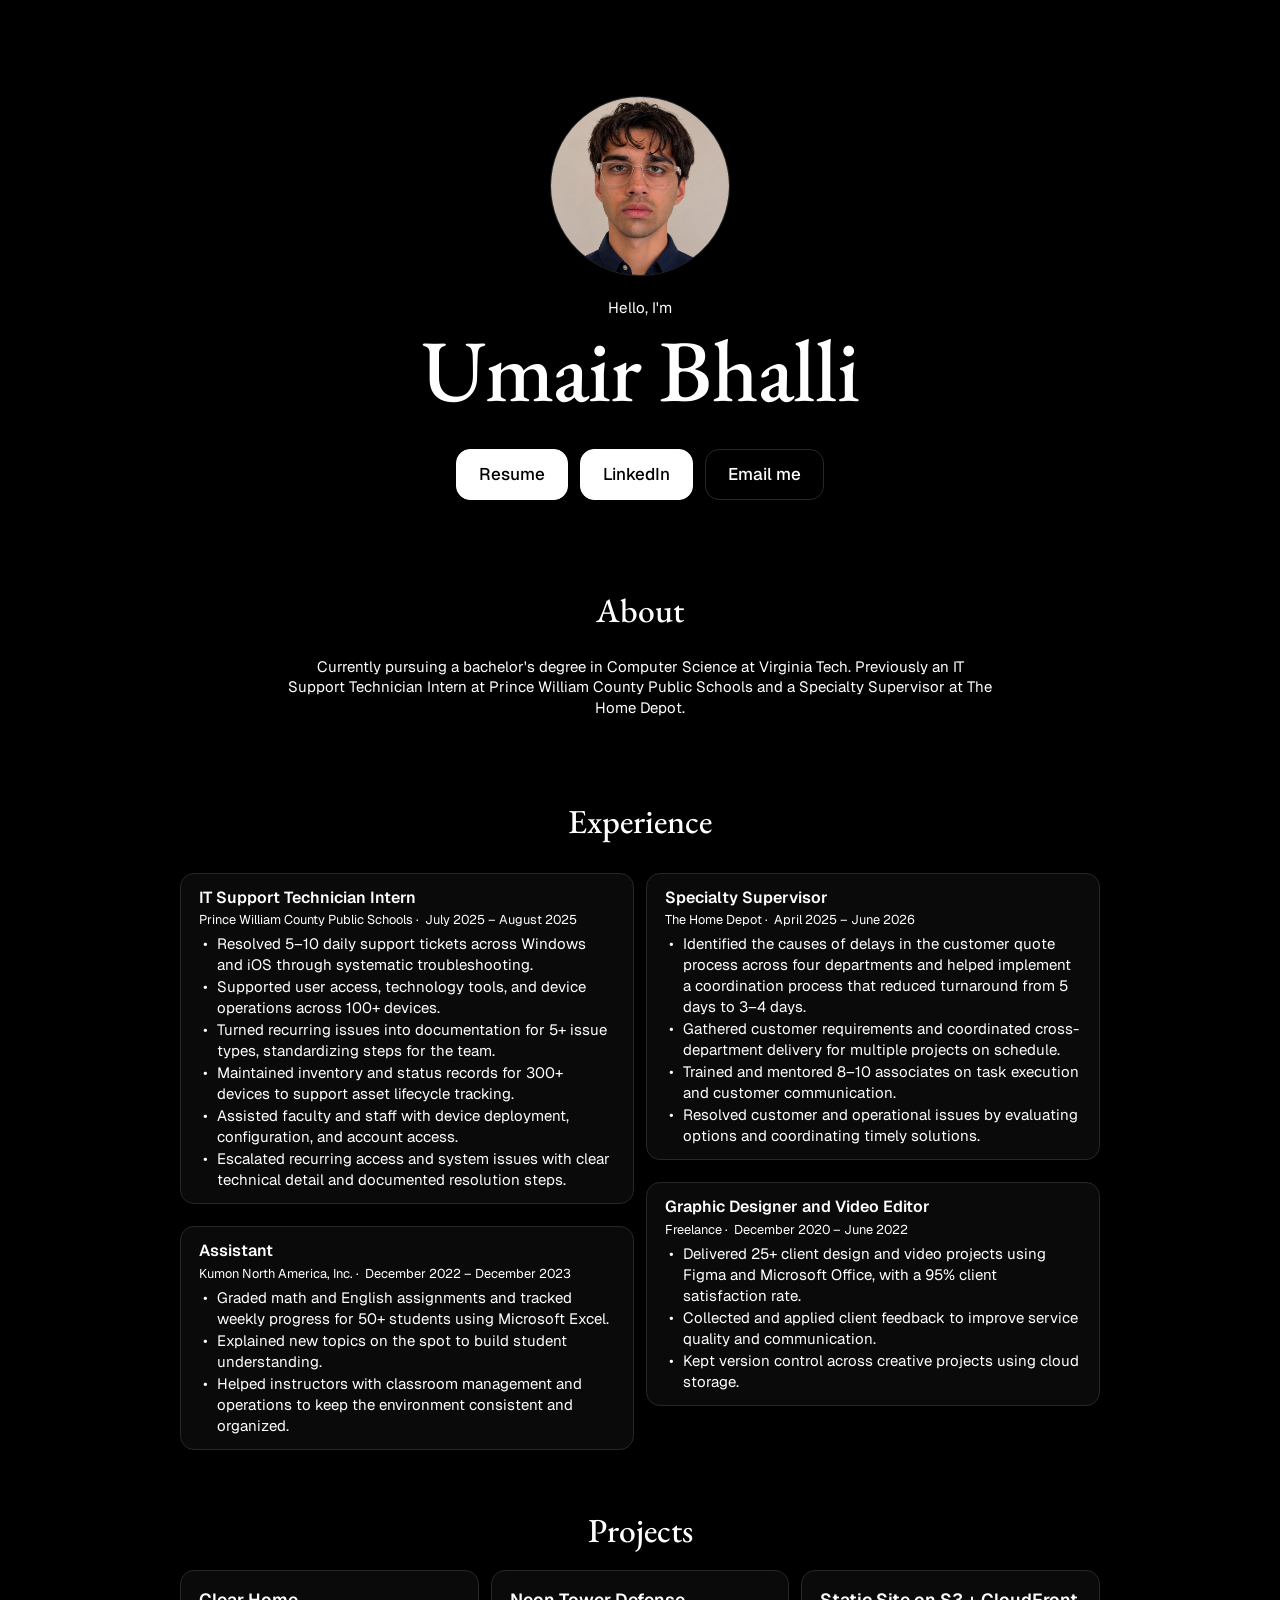
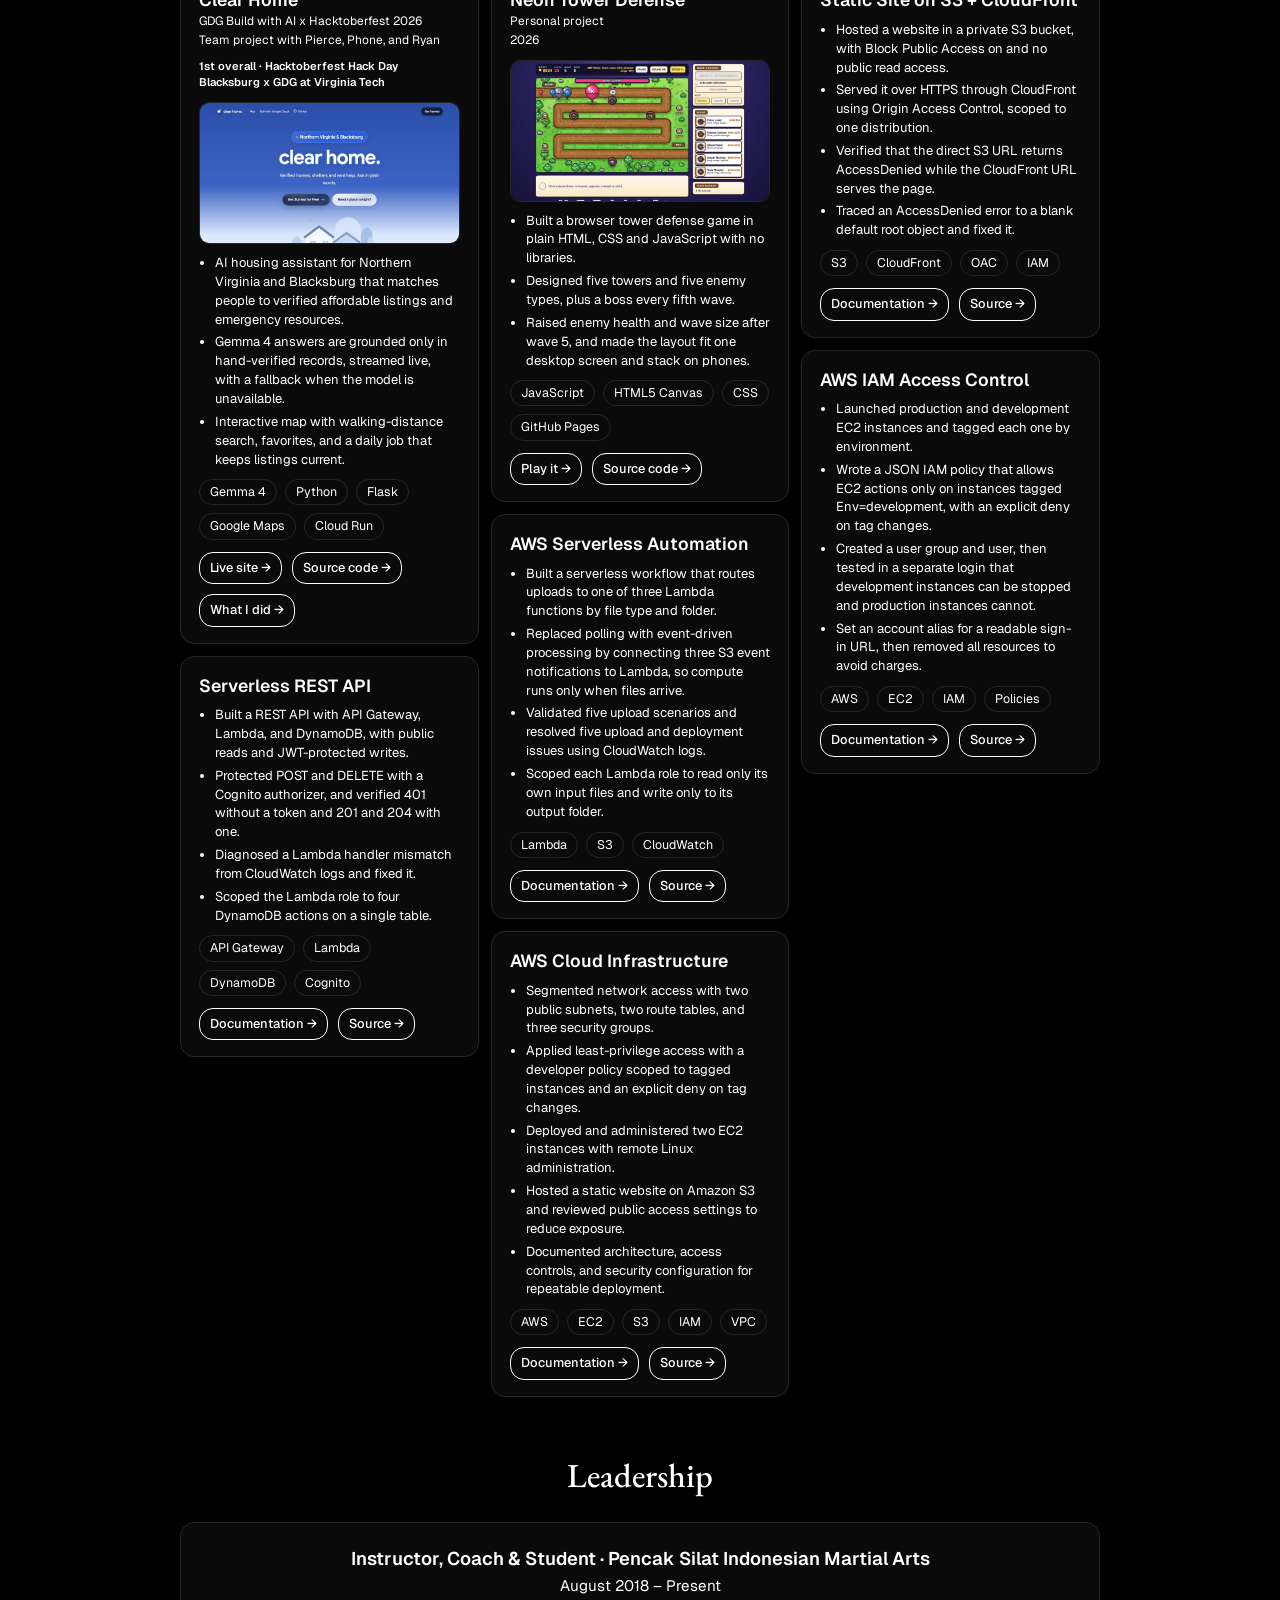
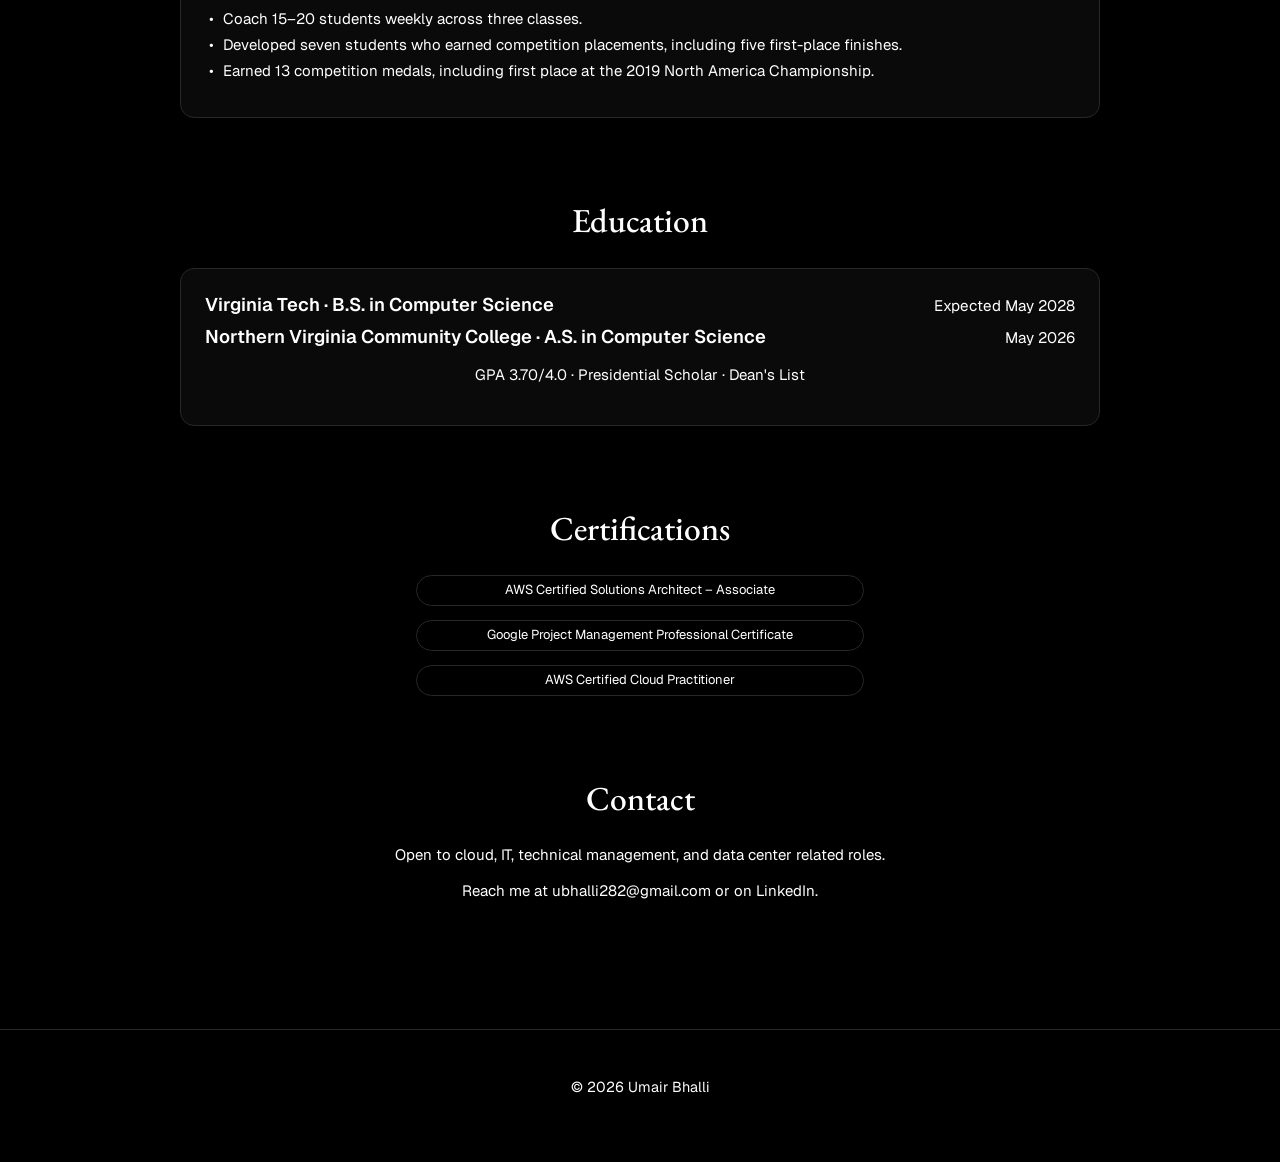
==== commit 43d08b95: "Order certifications: Solutions Architect, Google PM, Cloud Practitioner; align as one column" ====
--- a/index.html
+++ b/index.html
@@ -216,8 +216,8 @@
       <h2>Certifications</h2>
       <ul class="cert-list">
         <li>AWS Certified Solutions Architect – Associate</li>
+        <li>Google Project Management Professional Certificate</li>
         <li>AWS Certified Cloud Practitioner</li>
-        <li>Google Project Management Professional Certificate</li>
       </ul>
     </section>
     <section id="contact">
--- a/style.css
+++ b/style.css
@@ -338,7 +338,7 @@
 .role .meta { margin: 0; display: flex; flex-wrap: wrap; gap: 0 12px; }
 .role .meta span + span::before { content: "·"; margin-right: 12px; opacity: 0.6; }
 
-section > ul.cert-list { display: flex; flex-wrap: wrap; justify-content: center; gap: 8px; list-style: none; padding: 0; margin: 0 auto; max-width: 44rem; }
+section > ul.cert-list { display: grid; grid-template-columns: 1fr; justify-items: stretch; gap: 8px; list-style: none; padding: 0; margin: 0 auto; max-width: 28rem; }
 section > ul.cert-list li { padding: 6px 14px; border: 1px solid var(--line); border-radius: 999px; font-size: 13px; }
 
 /* Projects: center each row, so a short last row stays balanced */
@@ -481,16 +481,17 @@
 #experience .role { margin-bottom: 4px; }
 #experience .card ul { margin: 4px 0 0; }
 section > ul.cert-list li { white-space: nowrap; line-height: 1.3; }
-section > ul.cert-list li { height: 31px; display: flex; align-items: center; }
+section > ul.cert-list li { height: 31px; display: flex; align-items: center; justify-content: center; }
 
 /* Reading order on tablets and phones (desktop columns are unchanged) */
 @media (max-width: 960px) {
   #projects .col:nth-child(1) > .card:nth-child(1) { order: 1; }  /* Clear Home */
   #projects .col:nth-child(2) > .card:nth-child(1) { order: 2; }  /* Neon Tower Defense */
-  #projects .col:nth-child(3) > .card:nth-child(1) { order: 3; }  /* AWS Cloud Infrastructure */
-  #projects .col:nth-child(3) > .card:nth-child(2) { order: 4; }  /* AWS Serverless Automation */
-  #projects .col:nth-child(2) > .card:nth-child(2) { order: 5; }  /* Static Site */
-  #projects .col:nth-child(1) > .card:nth-child(2) { order: 6; }  /* Serverless REST API */
+  #projects .col:nth-child(1) > .card:nth-child(2) { order: 3; }  /* AWS Serverless REST API */
+  #projects .col:nth-child(2) > .card:nth-child(2) { order: 4; }  /* AWS Serverless Automation */
+  #projects .col:nth-child(2) > .card:nth-child(3) { order: 5; }  /* AWS Cloud Infrastructure */
+  #projects .col:nth-child(3) > .card:nth-child(1) { order: 6; }  /* AWS Static Site */
+  #projects .col:nth-child(3) > .card:nth-child(2) { order: 7; }  /* AWS IAM Access Control */
 }
 @media (max-width: 960px) {
   #experience .pair-col { display: contents; }
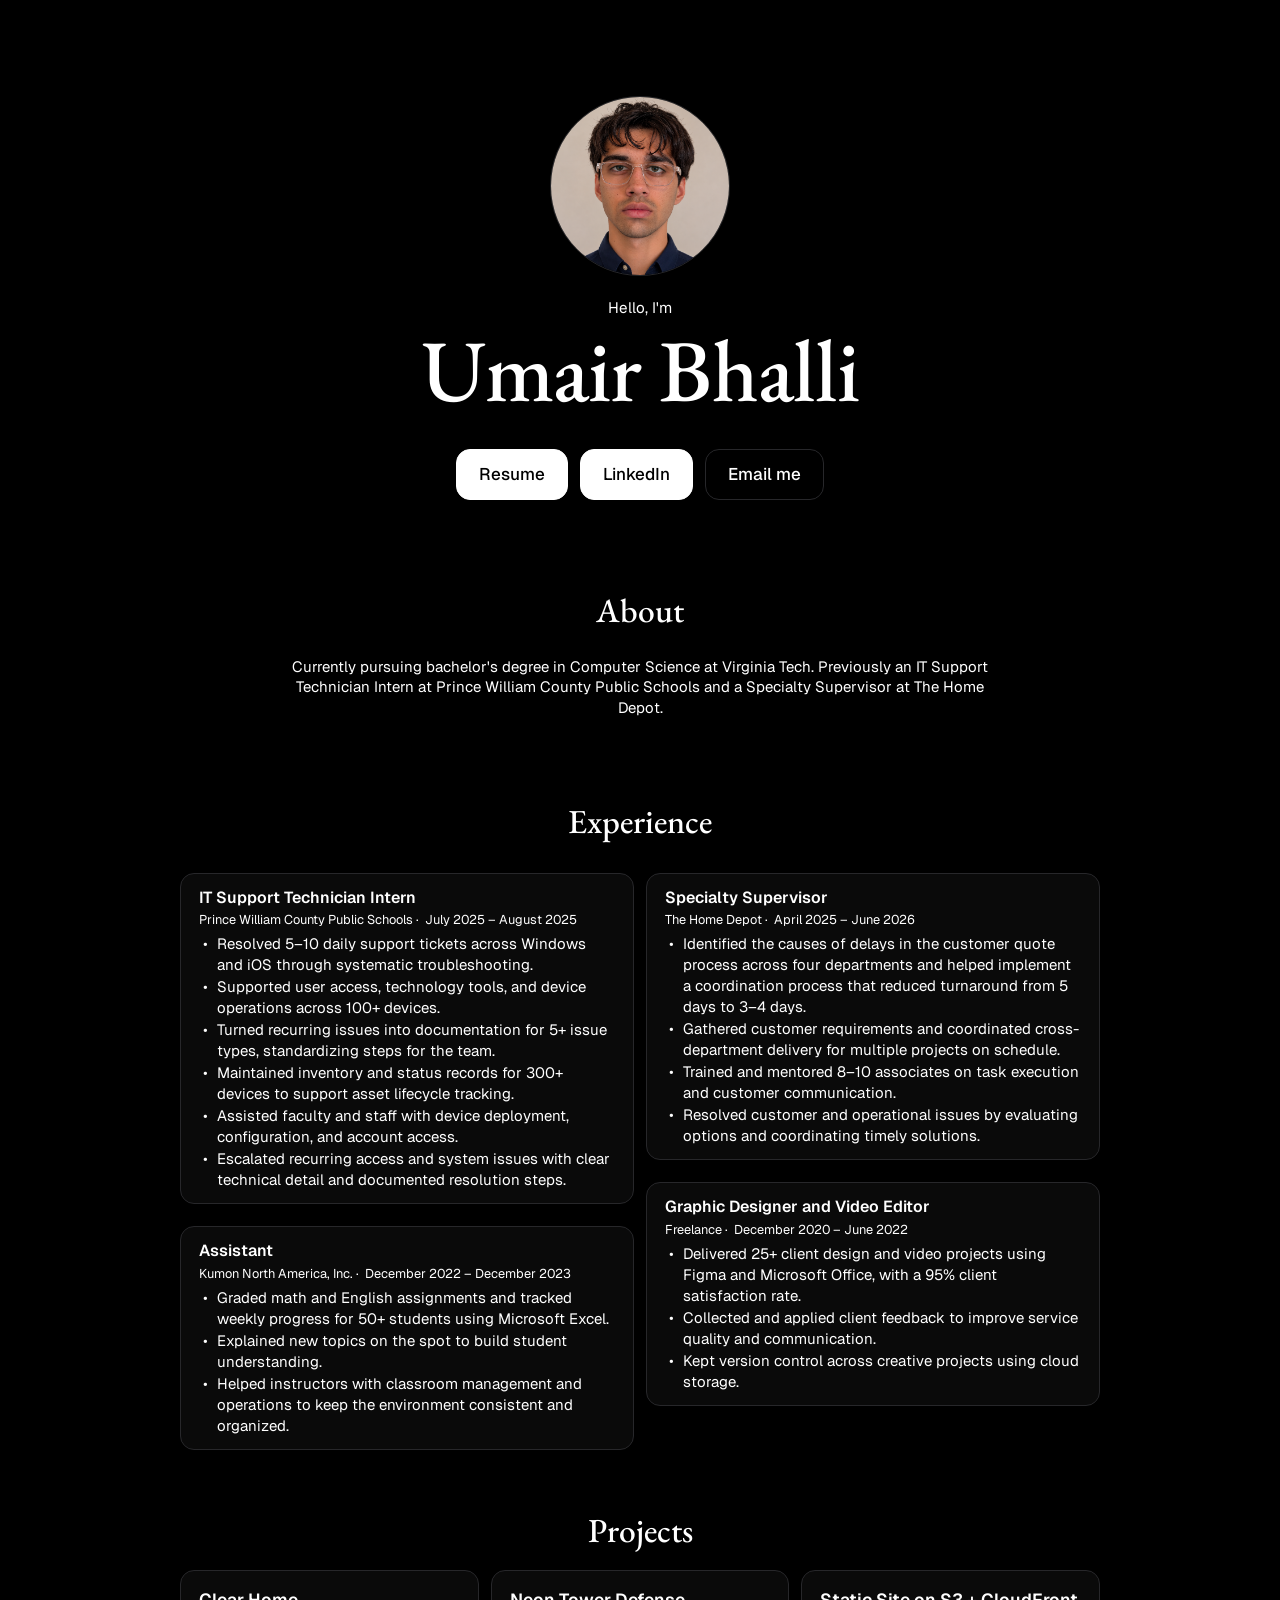
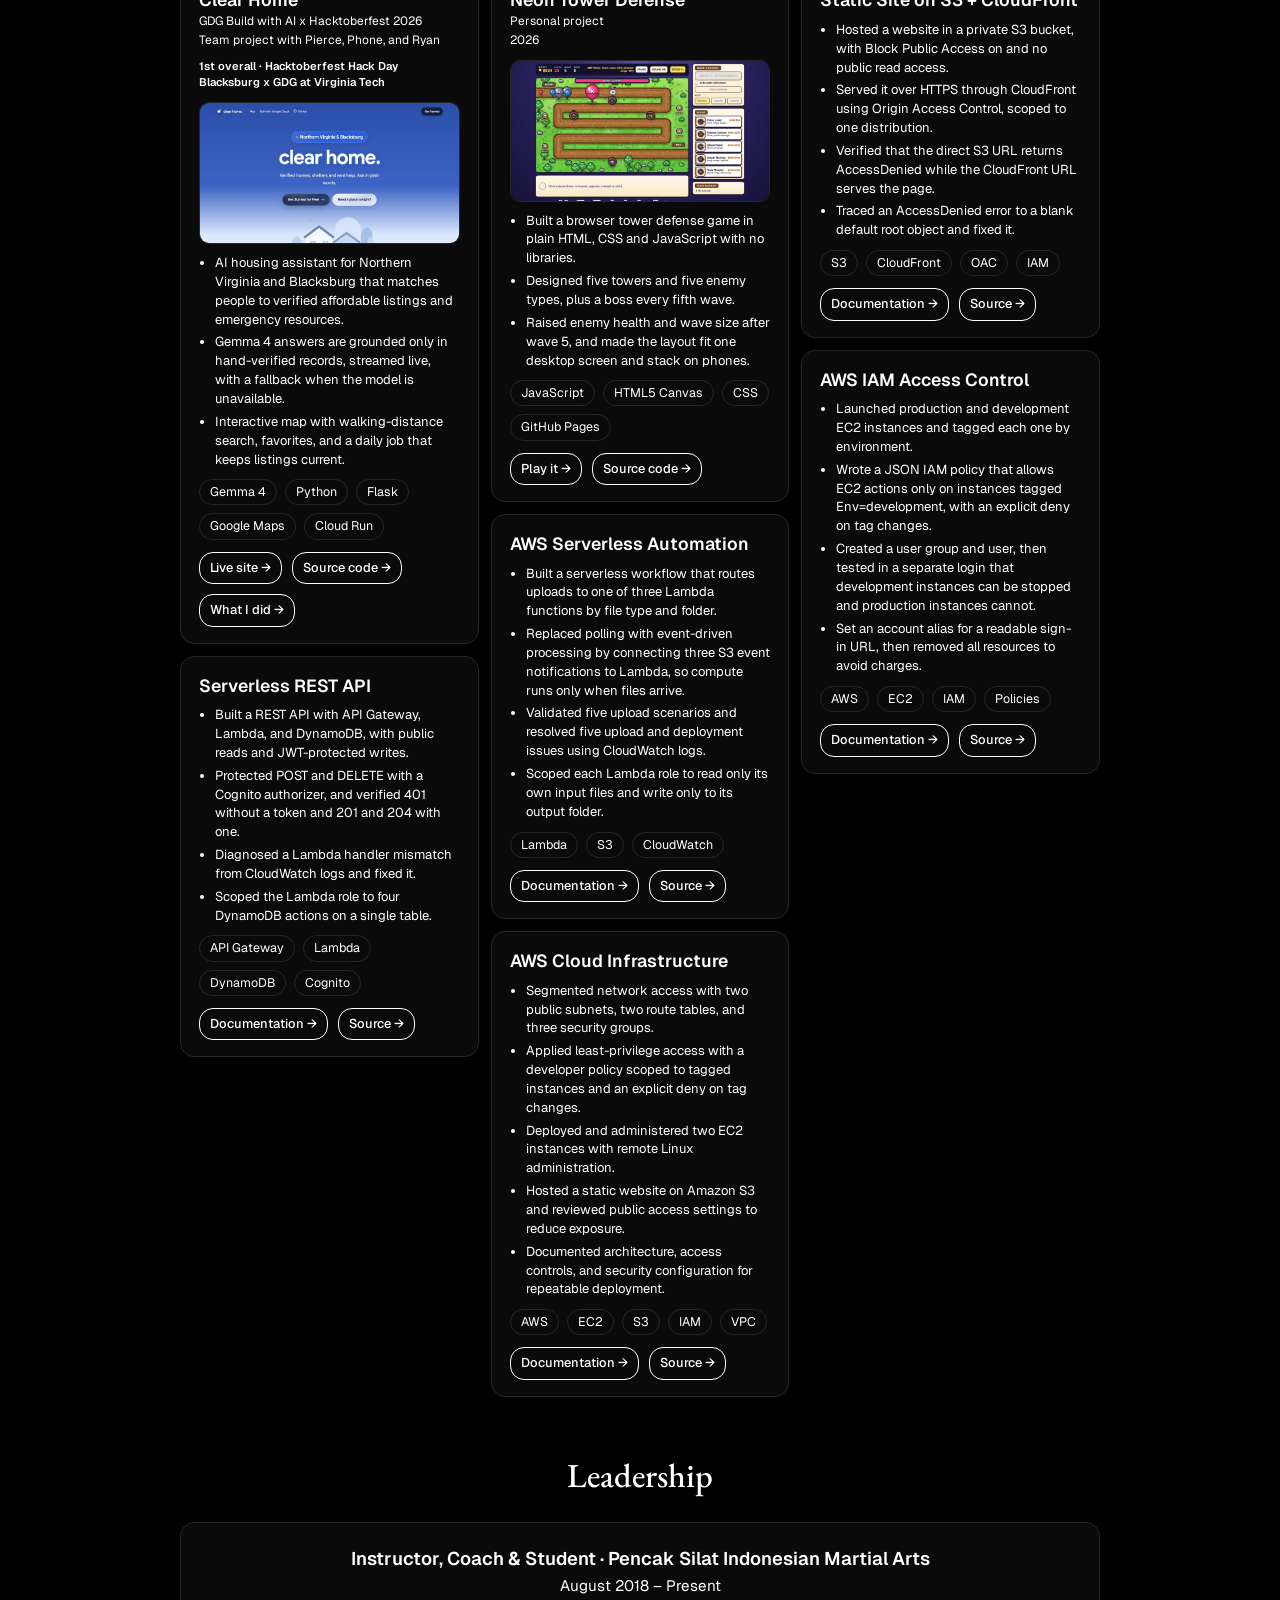
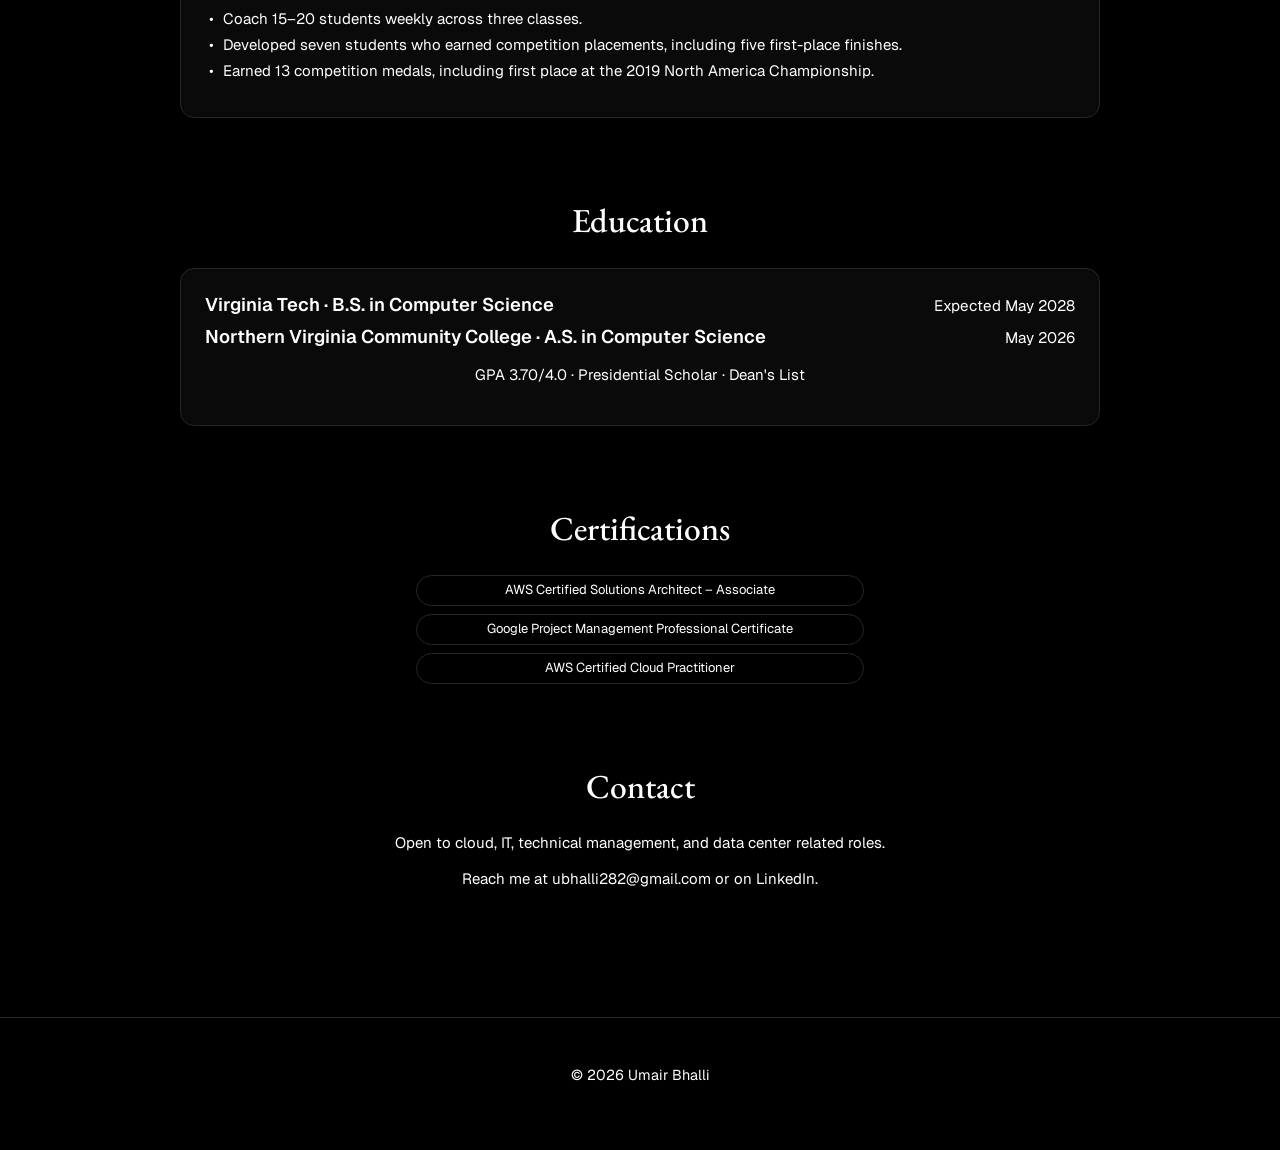
==== commit 01bdcce9: "Edit about section for grammatical accuracy" ====
--- a/index.html
+++ b/index.html
@@ -31,7 +31,7 @@
   <main>
     <section id="about">
       <h2>About</h2>
-      <p>Currently pursuing a bachelor's degree in Computer Science at Virginia Tech. Previously an IT Support Technician Intern at Prince William County Public Schools and a Specialty Supervisor at The Home Depot.</p>
+      <p>Currently pursuing bachelor's degree in Computer Science at Virginia Tech. Previously an IT Support Technician Intern at Prince William County Public Schools and a Specialty Supervisor at The Home Depot.</p>
     </section>
 
     <section id="experience">
--- a/style.css
+++ b/style.css
@@ -482,6 +482,7 @@
 #experience .card ul { margin: 4px 0 0; }
 section > ul.cert-list li { white-space: nowrap; line-height: 1.3; }
 section > ul.cert-list li { height: 31px; display: flex; align-items: center; justify-content: center; }
+section > ul.cert-list li + li { margin-top: 0; }  /* the general list spacing rule would push pills down */
 
 /* Reading order on tablets and phones (desktop columns are unchanged) */
 @media (max-width: 960px) {
